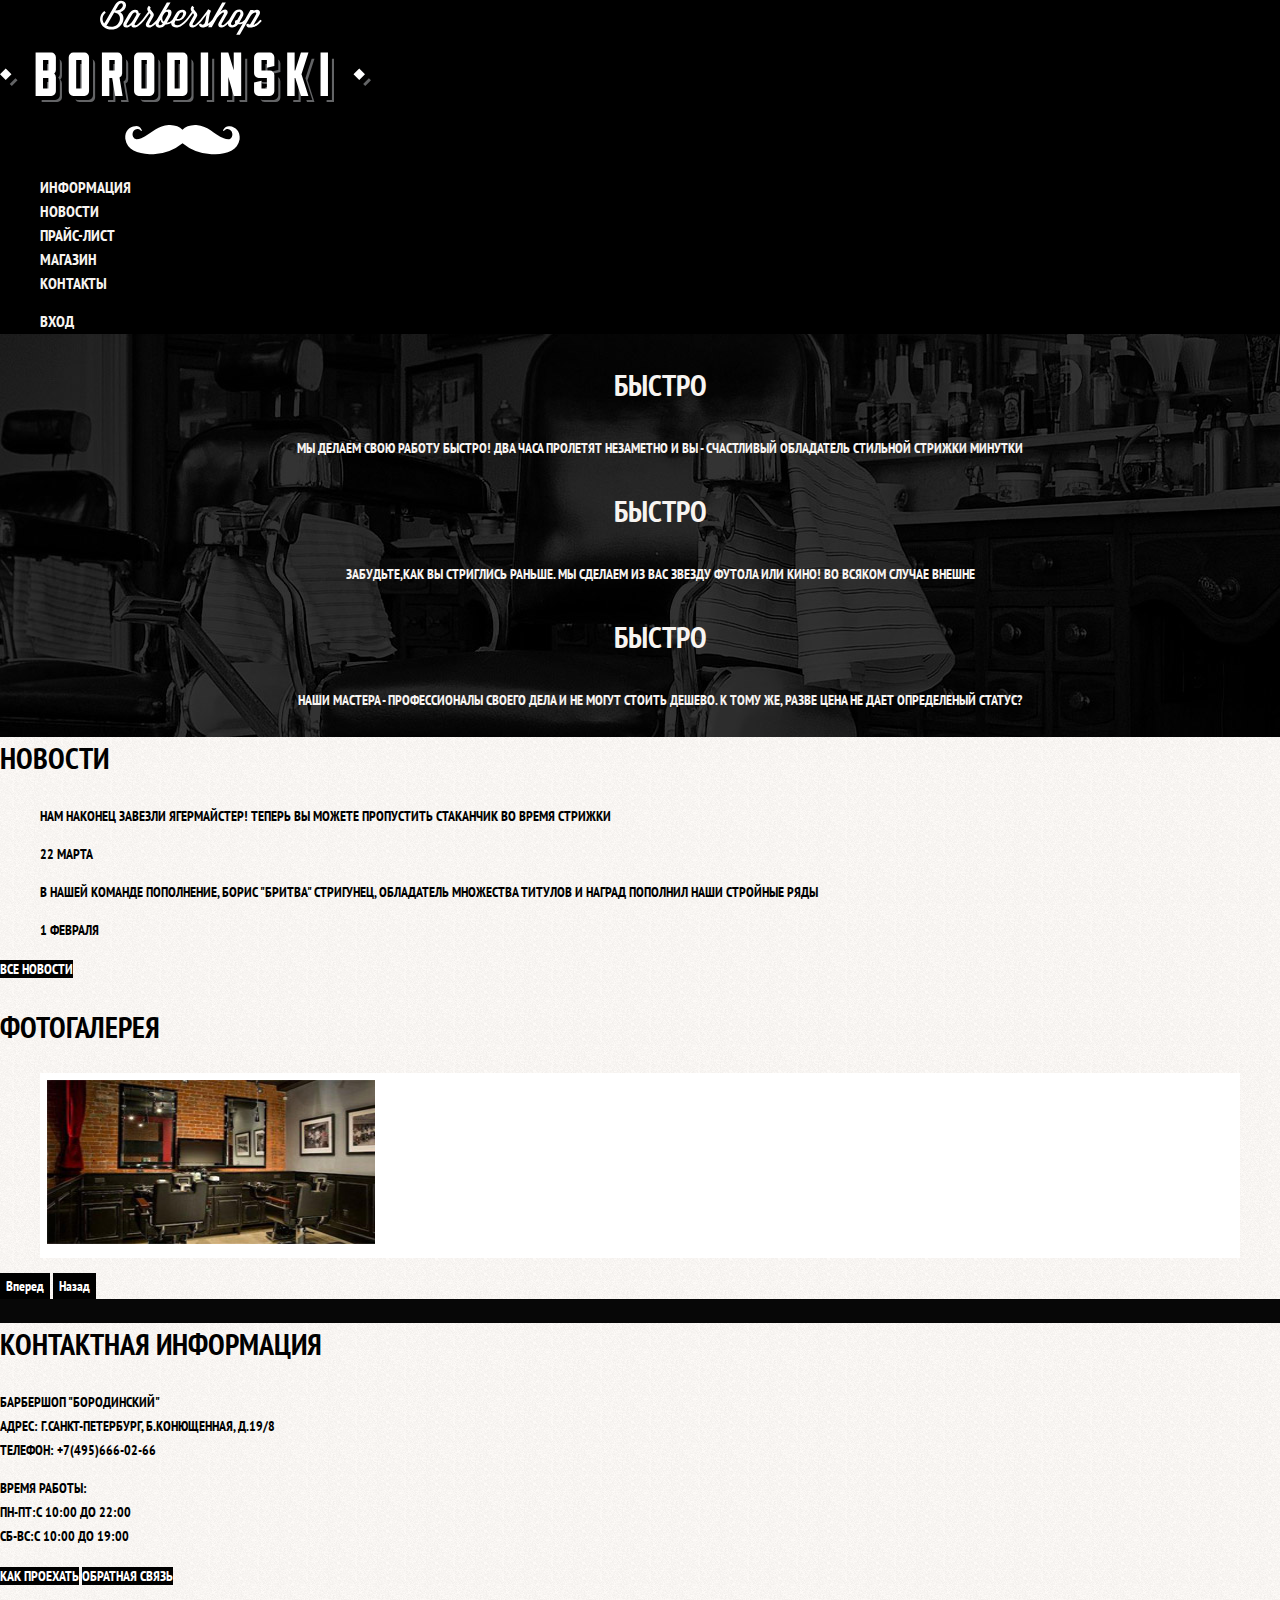
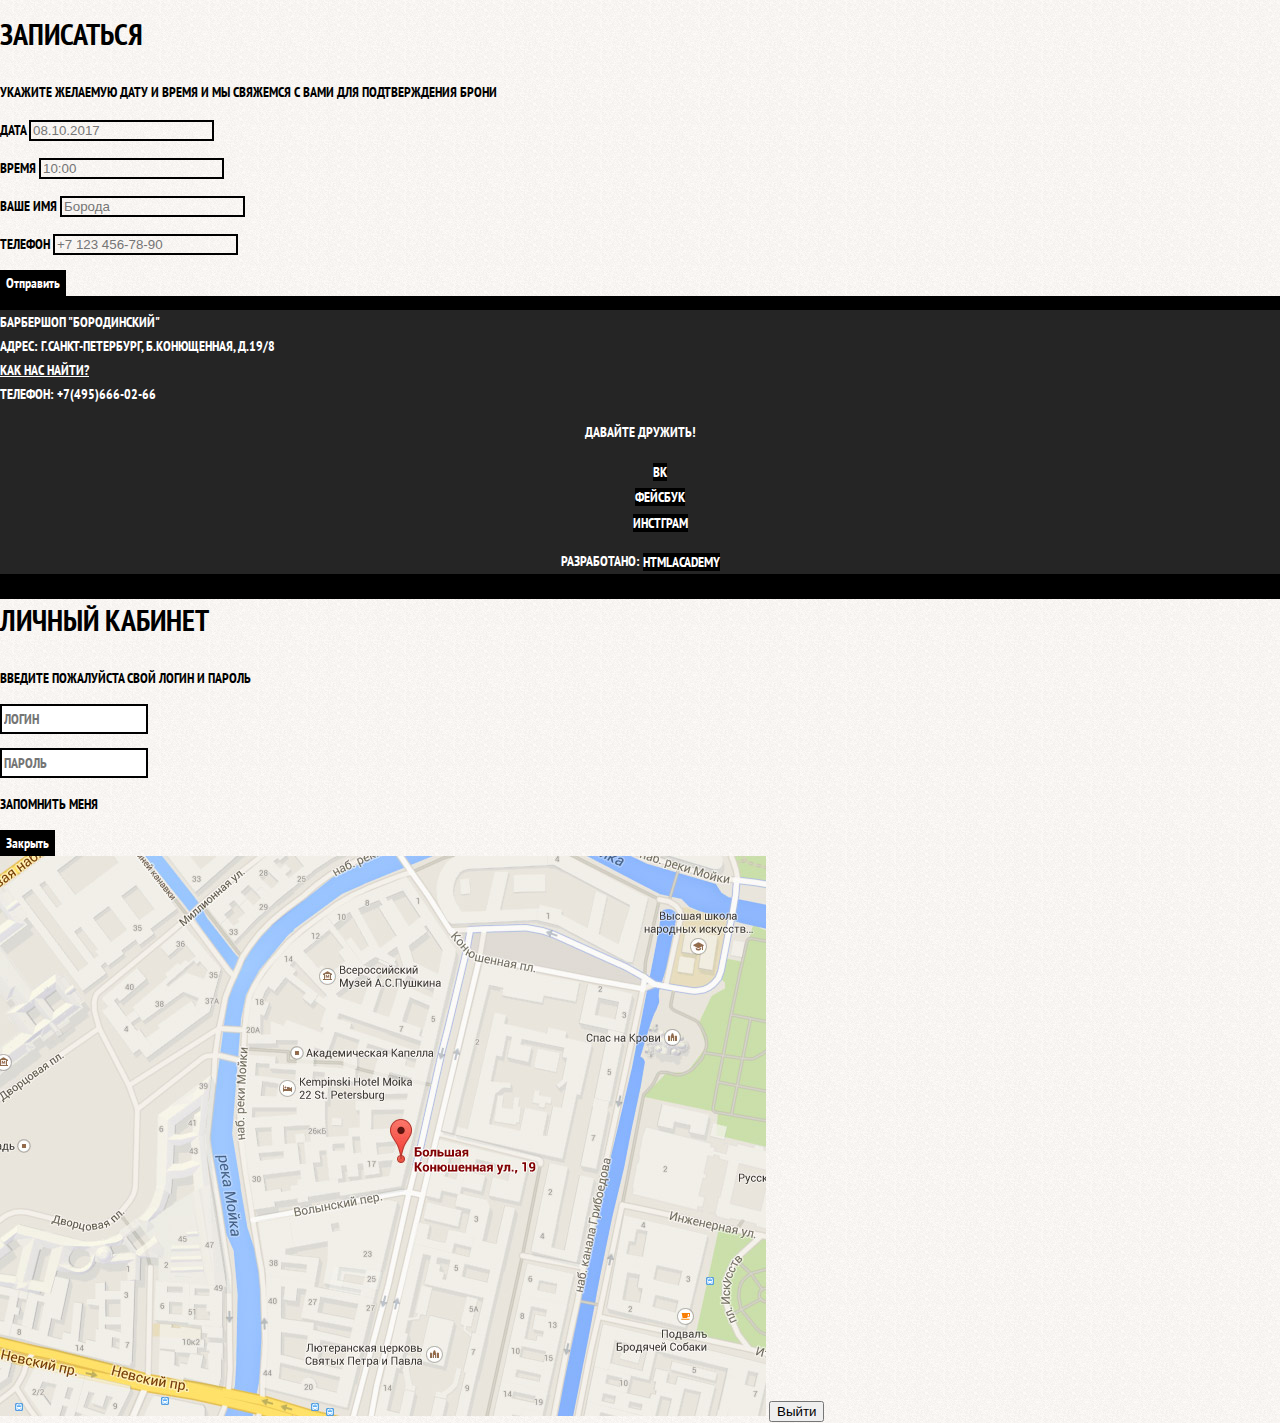
==== Barbershop/index.html @ b3184b08 "Index CSS ready" ====
<!doctype html>
<html lang= "ru">
  <head>
    <title>Barbershop</title>
    <meta charset= "utf-8">
    <link href="https://fonts.googleapis.com/css2?family=PT+Sans+Narrow:wght@400;700&display=swap" rel="stylesheet">
    <link rel= "stylesheet" href= "css/style.css">
  </head>
  <body>
    <header class= "main-header">
      <nav class= "main-nav">
        <a href= "#" class= "main-header-logo"><img src= "img/index/index-logo.svg" alt= "Логотип Barbershop" width= "371" height= "155"></a>
        <ul class= "site-nav">
          <li><a href= "#">Информация</a></li>
          <li><a href= "#">Новости</a></li>
          <li><a href= "#">Прайс-лист</a></li>
          <li><a href= "#">Магазин</a></li>
          <li><a href= "#">Контакты</a></li>
        </ul>
      </nav>
        <ul class= "user-nav">
          <li class= "user-login"><a href= "#">Вход</a></li>
        </ul>
      </header>
      <main>
        <section class= "features">
          <h2 class= "visually-hidden">Особенности</h2>
          <ul class= "features-list">
            <li class= "features-item">
              <h3>Быстро</h3>
              <p>
                Мы делаем свою работу быстро! Два часа
                пролетят незаметно и вы - счастливый
                обладатель стильной стрижки минутки
              </p>
            </li>
            <li class= "features-item">
              <h3>Быстро</h3>
              <p>
                Забудьте,как вы стриглись раньше.
                Мы сделаем из вас звезду футола или кино!
                Во всяком случае внешне
              </p>
            </li>
            <li class= "features-item">
              <h3>Быстро</h3>
              <p>
                Наши мастера - профессионалы своего дела и не могут стоить дешево. К тому же, разве цена не дает определеный статус?
              </p>
            </li>
          </ul>
        </section>
        <div class= "wrapper-blocks">
          <section class= "news">
           <h2>Новости</h2>
           <ul class= "news-list">
            <li class= "news-item">
              <p>Нам наконец завезли ягермайстер! Теперь вы можете пропустить стаканчик во время стрижки</p>
              <time datetime= "2020-03-22">22 марта</time>
            </li>
            <li class= "news-item">
              <p>В нашей команде пополнение, Борис "Бритва" стригунец, обладатель множества титулов и наград пополнил наши стройные ряды</p>
              <time datetime= "2018-02-01">1 февраля</time>
            </ul>
            <a href= "#" class= "button news-link">Все новости</a>
          </section>
          <section class= "fotogallery">
           <h2>Фотогалерея</h2>
           <figure class= "fotogallery-list">
            <img src= "img/index/fotogallery.jpg" width= "328" height= "164" alt= "Фотография студии">
           </figure>
           <p>
            <label class= "visually-hidden">Кнопка вперед</label>
            <button type= "button" class= "button fotogallery-button button-next">Вперед</button>
            <label class= "visually-hidden">Кнопка назад</label>
            <button type= "button" class= "button fotogallery-button button-back">Назад</button>
          </p>
        </section>
      </div>
      <div class= "wrapper-blocks">
        <section class= "contacts">
          <h2>Контактная информация</h2>
          <p class= "adress">
            Барбершоп "Бородинский"<br>
            Адрес: г.Санкт-Петербург, Б.конющенная, д.19/8 <br>
            Телефон: +7(495)666-02-66
          </p>
          <p class= "worktime">
            Время работы:<br>
            Пн-Пт:С 10:00 до 22:00<br>
            Сб-ВС:С 10:00 до 19:00
          </p>
          <a href="#" class= "button how-get">Как проехать</a>
          <a href="#" class= "button contacts-form">Обратная связь</a>
        </section>
        <section class= "booking">
          <h2>Записаться</h2>
          <p>Укажите желаемую дату и время и мы свяжемся с вами для подтверждения брони</p>
          <form method= "post" action= "https://echo.htmlacademy.ru" class= "booking-form">
            <p class= "booking-item">
              <label for= "date">Дата</label>
              <input type= "text" id= "date" name= "date" value= "" placeholder= "08.10.2017">
            </p>
            <p class= "booking-item">
              <label for= "time">Время</label>
              <input type= "text" id= "time" name= "time" value= "" placeholder= "10:00">
            </p>
            <p class= "booking-item">
              <label for= "name">Ваше имя</label>
              <input type= "text" id= "name" name= "name" value= "" placeholder= "Борода">
            </p>
            <p class= "booking-item">
              <label for= "tel">Телефон</label>
              <input type= "tel" id= "tel" name= "tel" value= "" placeholder= "+7 123 456-78-90">
            </p>
            <button class= "button" type= "submit">Отправить</button>
          </form>
        </section>
      </div>
      </main>
      <footer class= "main-footer">
        <p class= "footer-contacts">
          Барбершоп "Бородинский"<br>
          Адрес: г.Санкт-Петербург, Б.конющенная, д.19/8 <br>
          <a href= "#">Как нас найти?</a><br>
          Телефон: +7(495)666-02-66
        </p>
        <div class= "social">
          <b>Давайте дружить!</b>
          <ul class= "social-list">
            <li><a href= "#" class= "button social-button social-button-vk" aria-label= "Вк">ВК</a></li>
            <li><a href= "#" class= "button social-button social-button-fb" aria-label= "Фейсбук">Фейсбук</a></li>
            <li><a href= "#" class= "button social-button social-button-inst" aria-label= "Инстаграмм">Инстграм</a></li>
          </ul>
        </div>
        <p class= "copyright">
          <b>Разработано:</b>
          <a href= "#" class= "button">HTMLACADEMY</a>
        </p>
      </footer>

      <section class= "modal modal-login">
        <h2>Личный Кабинет</h2>
        <p>Введите пожалуйста свой логин и пароль</p>
        <form method= "post" action= "https://echo.htmlacademy.ru" class= "login-form">
          <p>
            <label class= "visually-hidden" for= "login">Логин</label>
            <input type= "text" id= "login" name= "login" value= "" placeholder= "Логин">
          </p>
          <p>
            <label class= "visually-hidden" for= "pass">Логин</label>
            <input type= "password" id= "pass" name= "pasword" value= "" placeholder= "Пароль">
          </p>
          <p class= "login-pass-restore">
            <label class= "login-checkbox">
              <input type= "checkbox" name= "remember" class= "visually-hidden">
              Запомнить меня
              <span class= "checkbox-indicator"></span>
            </label>
          </p>
        </form>
        <button type= "button" class= "button-close button">Закрыть</button>
      </section>
      <section class= "modal modal-map">
        <h2 class= "visually-hidden">Как добраться</h2>
        <img src= "img/index/map.jpg" alt= "Адрес: г.Санкт-Петербург, Б.конющенная, д.19/8"  width= "766" height= "560">
        <button type= "button" class= "exit">Выйти</button>
      </section>
  </body>
</html>
---- Barbershop/css/style.css ----
.visually-hidden{
  padding: 0;
  margin: 0;

  width: 0px;
  height: 0px;
  position: absolute;
  visibility: hidden;
}

body{
  margin: 0;
  padding: 0;

  font-family: "PT Sans Narrow","Aria", sans-serif;
  font-size: 14px;
  line-height: 24px;
  font-weight: bold;
  text-transform: uppercase;
  color: #f7f4f1;

  background-image: url("../img/index/bg.jpg");
  background-repeat: no-repeat;
  background-position: top center;
  background-color: black;
}

.main-header{
  background-color: black;
}

.site-nav,
.user-nav{
  list-style: none;
}

.site-nav a,
.user-nav a{
  font-size: 16px;
  line-height: 20px;
  text-decoration: none;
  color: #f7f4f1;
}

.features-list{
  list-style: none;
  text-align: center;
}

.features-list h3{
  font-size: 30px;
  line-height: 42px;
}

.wrapper-blocks{
  color: black;
  background-color: grey;
  background-image: url("../img/bg-all.png");
  background-repeat: repeat;
}

.wrapper-blocks h2{
  font-size: 30px;
  line-height: 42px;
}

.button{
  font: inherit;
  background-color: #000000;
  color: white;
  text-decoration: none;

  border: 0px;
  border-radius: 0px;
  text-align: center;
  vertical-align: middle;
}

.news-list{
  list-style: none;
}

.news-list time{
  transform: none;
}

.fotogallery figure{
  border: 7px solid #ffffff;
  background-color: #ffffff;
}

.booking input{
  background-color: transparent;
  border: 2px solid black;

}

.main-footer{
  color: white;
  background-color: #252525;
}

.footer-contacts a{
  color:white;
}

.social{
  text-align: center;
}

.social-list{
  list-style: none;
}

.social-button{
  text-align: center;
}

.copyright{
  text-align: center;
}

.modal{
  color:black;

  background-image: url("../img/bg-all.png");
  background-color: white;
  background-repeat: repeat;
}

.modal h2{
  font-size: 30px;
  line-height: 42px;
}

.login-form input[type="text"],
.login-form input[type="password"]{
  font: inherit;
  text-transform: uppercase;
  color: black;

  background color: #f9f6f3;
  border: 2px solid black;
}
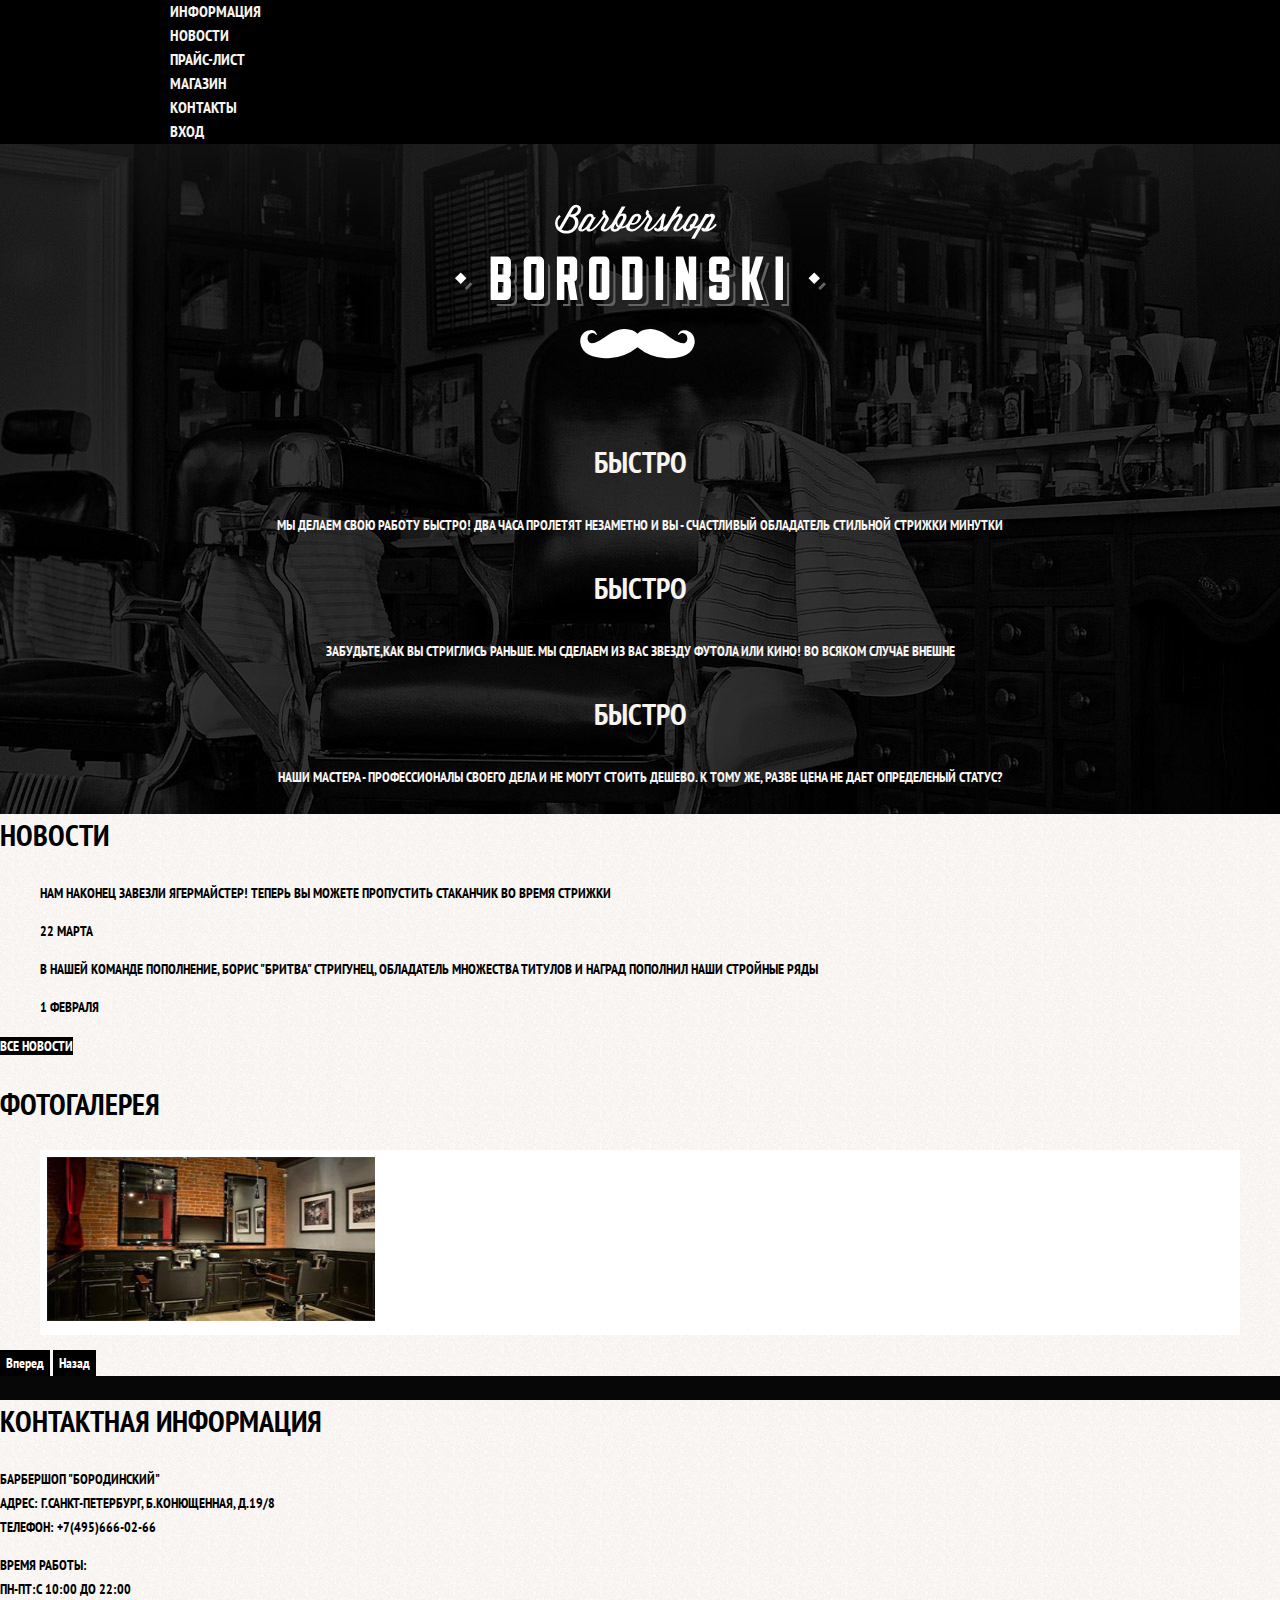
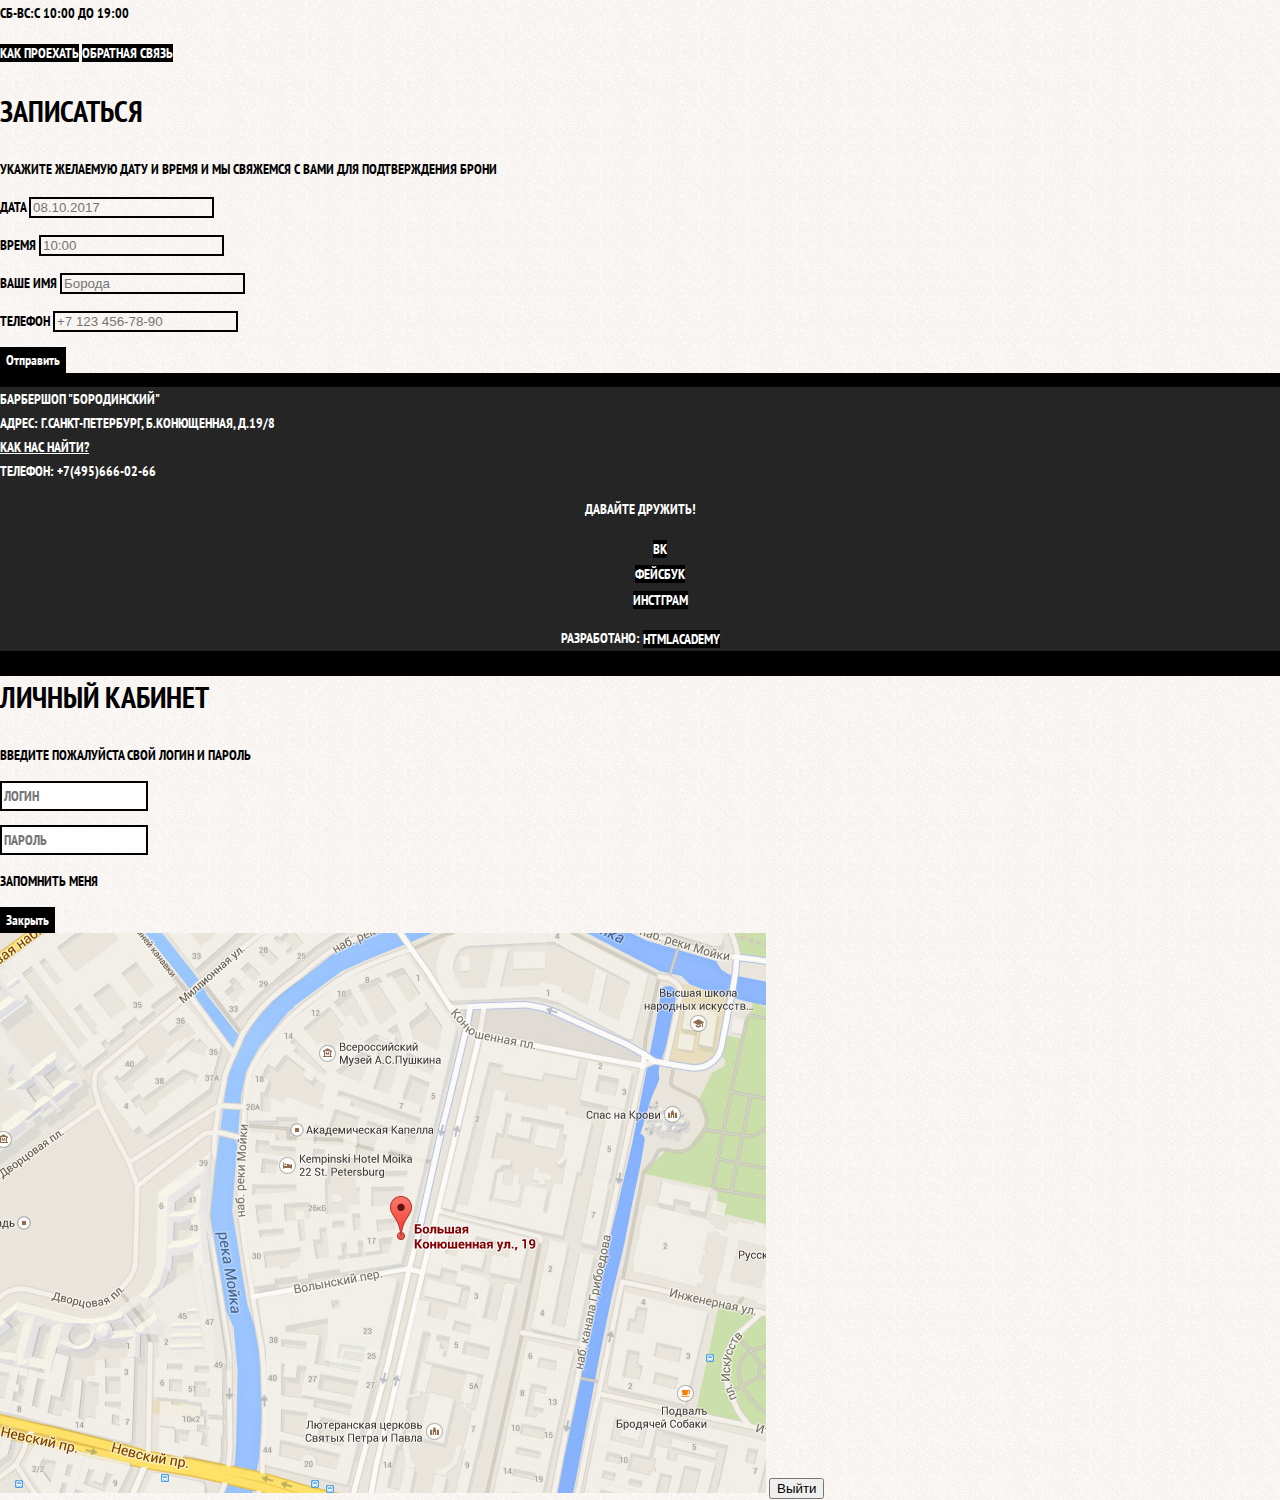
==== commit dec678d5: "A little changes" ====
--- a/Barbershop/index.html
+++ b/Barbershop/index.html
@@ -10,17 +10,20 @@
     <header class= "main-header">
       <nav class= "main-nav">
         <a href= "#" class= "main-header-logo"><img src= "img/index/index-logo.svg" alt= "Логотип Barbershop" width= "371" height= "155"></a>
-        <ul class= "site-nav">
-          <li><a href= "#">Информация</a></li>
-          <li><a href= "#">Новости</a></li>
-          <li><a href= "#">Прайс-лист</a></li>
-          <li><a href= "#">Магазин</a></li>
-          <li><a href= "#">Контакты</a></li>
-        </ul>
-      </nav>
-        <ul class= "user-nav">
-          <li class= "user-login"><a href= "#">Вход</a></li>
-        </ul>
+         <div class= "nav-wrapp">
+          <div class= "container">
+          <ul class= "site-nav">
+            <li><a href= "#">Информация</a></li>
+            <li><a href= "#">Новости</a></li>
+            <li><a href= "#">Прайс-лист</a></li>
+            <li><a href= "#">Магазин</a></li>
+            <li><a href= "#">Контакты</a></li>
+          </ul>
+          <ul class= "user-nav">
+            <li class= "user-login"><a href= "#">Вход</a></li>
+          </ul>
+        </div>
+      </div>
       </header>
       <main>
         <section class= "features">
--- a/Barbershop/css/style.css
+++ b/Barbershop/css/style.css
@@ -7,6 +7,7 @@
   position: absolute;
   visibility: hidden;
 }
+
 
 body{
   margin: 0;
@@ -25,13 +26,48 @@
   background-color: black;
 }
 
+.container{
+  width: 940px;
+  padding: 0 10px;
+  margin: 0 auto;
+}
+
 .main-header{
+  margin-bottom: 75px;
+}
+
+.main-nav{
+  display: flex;
+  flex-direction: column;
+  align-items: center;
+
+
+  justify-content: space-between;
+}
+
+.nav-wrapp{
+  width: 100%;
   background-color: black;
+  margin-bottom: 60px;
+}
+
+.main-header-logo{
+  order: 2;
+}
+
+.site-nav{
+  width: 620px;
+}
+
+.user-nav{
+  width: 140px;
 }
 
 .site-nav,
 .user-nav{
   list-style: none;
+  padding: 0;
+  margin: 0;
 }
 
 .site-nav a,
@@ -45,6 +81,8 @@
 .features-list{
   list-style: none;
   text-align: center;
+  padding: 0;
+  margin: 0;
 }
 
 .features-list h3{
@@ -142,3 +180,109 @@
   background color: #f9f6f3;
   border: 2px solid black;
 }
+
+.inner-page{
+  color: black;
+
+
+  background-color: grey;
+  background-image: url("../img/bg-all.png");
+  background-repeat: repeat;
+
+}
+.price-page{
+  line-height: 18px;
+}
+
+.headcrumbs{
+  list-style: none;
+}
+
+
+.headcrumbs a{
+  color: black;
+  text-decoration: none;
+}
+
+.headcrumbs .headcrumbs-active{
+  color: #aba9a7;
+}
+
+.options h2{
+  font-size: 24px;
+  line-height: 30px;
+}
+
+.options ul{
+  list-style: none;
+}
+
+.item-list{
+  list-style: none;
+}
+
+.buy{
+  background-color: #e5e5e5;
+}
+
+.item {
+  background-color: #ffffff;
+}
+
+.navigation-list{
+  list-style: none;
+}
+
+.inner-page h1{
+  font-size: 30px;
+  line-height: 42px;
+}
+
+.lead-text{
+  font-size: 48px;
+  line-height: 48px;
+}
+
+.price-arsenal h2{
+  font-size: 24px;
+  line-height: 30px;
+}
+
+.arsenal-list{
+  list-style: none;
+}
+
+.price h2{
+  font-size: 24px;
+  line-height: 30px;
+}
+
+.prices{
+  border: 2px solid black;
+}
+
+.prices td{
+  padding: 0;
+}
+
+.prices td:nth-child(2){
+  border-left: 1px solid black;
+}
+
+
+.price-about h2{
+  font-size: 24px;
+  line-height: 30px;
+}
+
+.additional-foto{
+  list-style: none;
+}
+
+.aricul{
+  color: #aba9a7;
+}
+
+.item-goods{
+  list-style: none;
+}
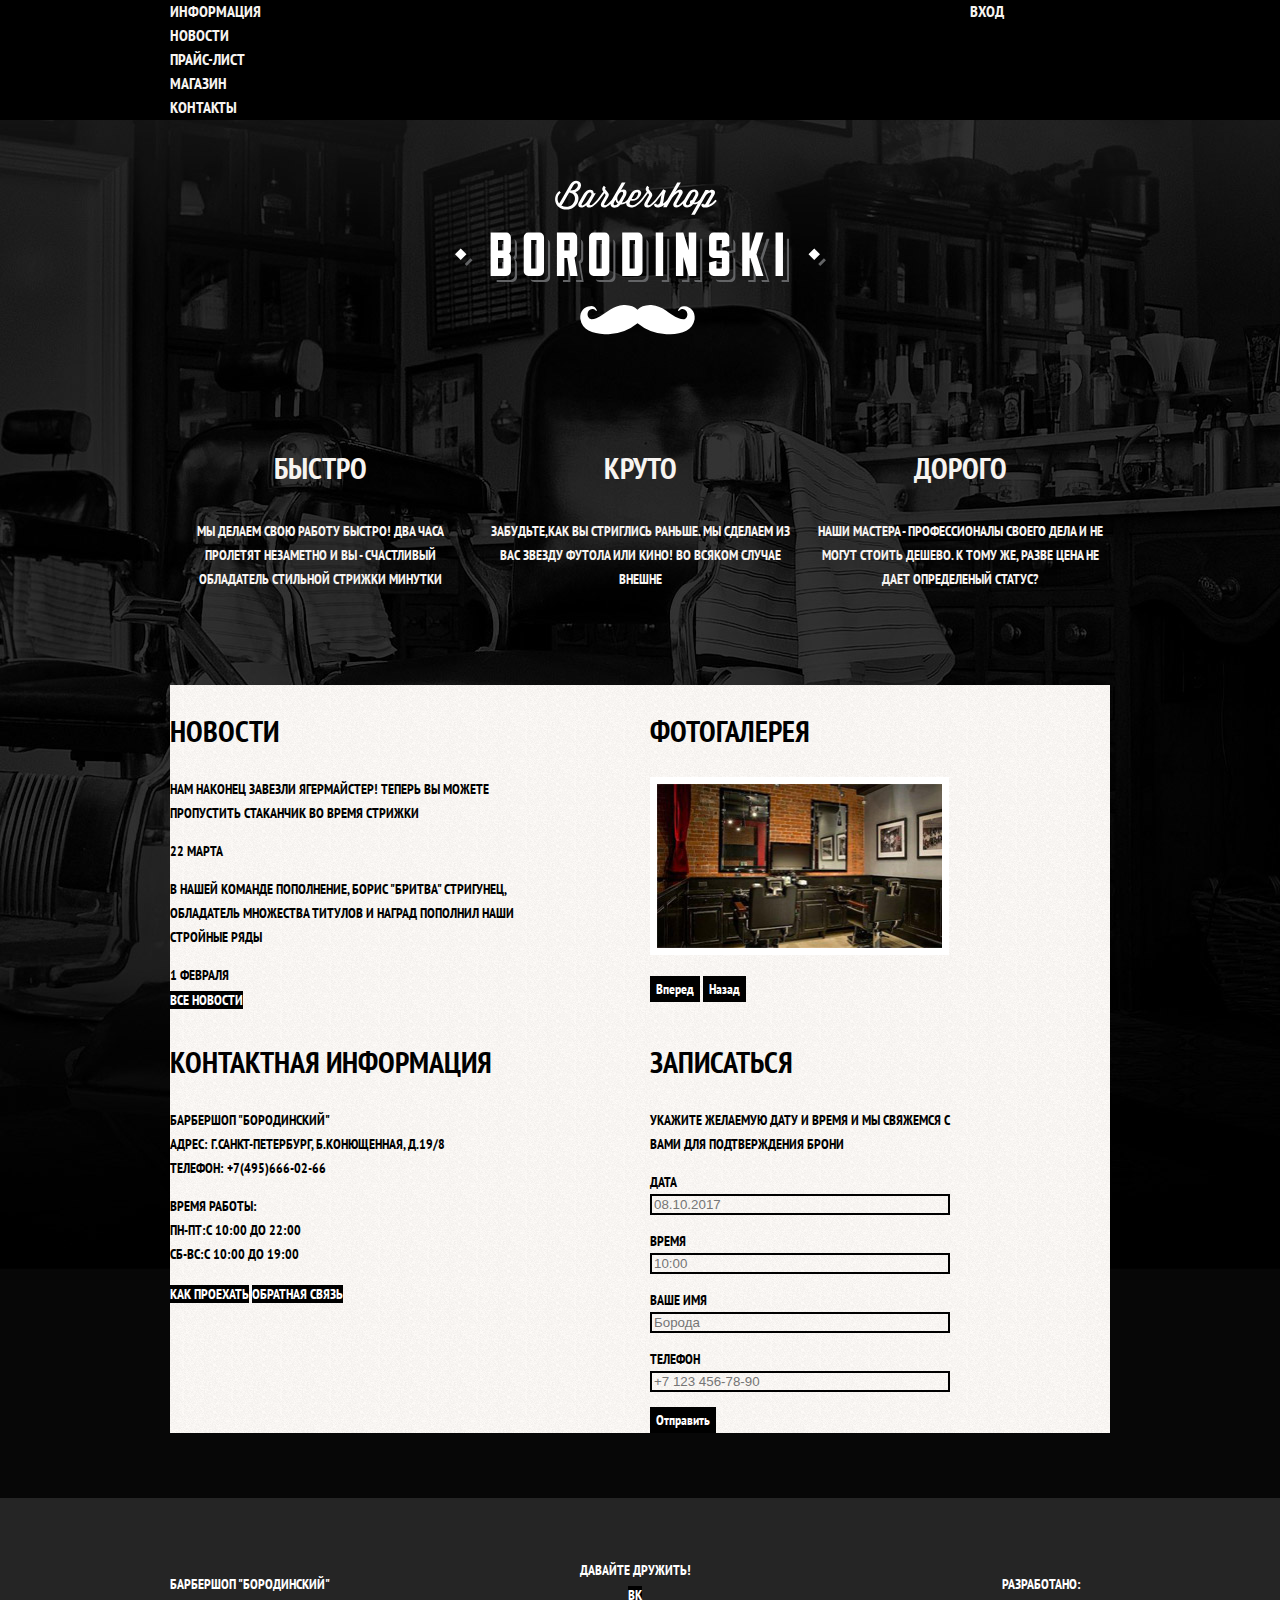
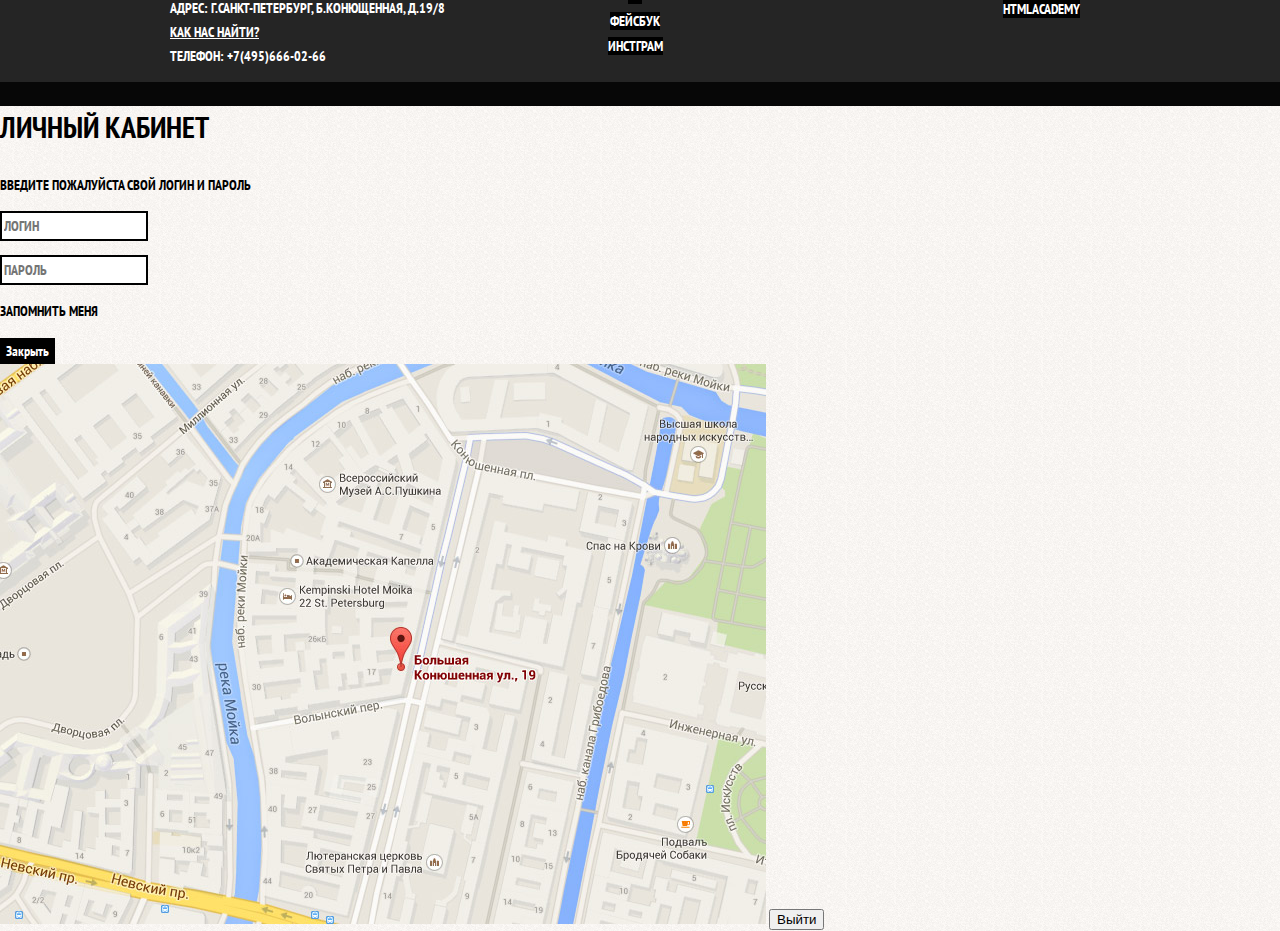
==== commit 60ceeb3d: "Barbershop index ready" ====
--- a/Barbershop/index.html
+++ b/Barbershop/index.html
@@ -27,6 +27,7 @@
       </header>
       <main>
         <section class= "features">
+          <div class= "container">
           <h2 class= "visually-hidden">Особенности</h2>
           <ul class= "features-list">
             <li class= "features-item">
@@ -38,7 +39,7 @@
               </p>
             </li>
             <li class= "features-item">
-              <h3>Быстро</h3>
+              <h3>Круто</h3>
               <p>
                 Забудьте,как вы стриглись раньше.
                 Мы сделаем из вас звезду футола или кино!
@@ -46,14 +47,16 @@
               </p>
             </li>
             <li class= "features-item">
-              <h3>Быстро</h3>
+              <h3>Дорого</h3>
               <p>
                 Наши мастера - профессионалы своего дела и не могут стоить дешево. К тому же, разве цена не дает определеный статус?
               </p>
             </li>
           </ul>
+        </div>
         </section>
-        <div class= "wrapper-blocks">
+          <div class= "container">
+          <div class= "wrapper-blocks">
           <section class= "news">
            <h2>Новости</h2>
            <ul class= "news-list">
@@ -70,7 +73,7 @@
           <section class= "fotogallery">
            <h2>Фотогалерея</h2>
            <figure class= "fotogallery-list">
-            <img src= "img/index/fotogallery.jpg" width= "328" height= "164" alt= "Фотография студии">
+            <img src= "img/index/fotogallery.jpg" width= "285" height= "164" alt= "Фотография студии">
            </figure>
            <p>
             <label class= "visually-hidden">Кнопка вперед</label>
@@ -122,6 +125,7 @@
       </div>
       </main>
       <footer class= "main-footer">
+        <div class= "container">
         <p class= "footer-contacts">
           Барбершоп "Бородинский"<br>
           Адрес: г.Санкт-Петербург, Б.конющенная, д.19/8 <br>
@@ -140,6 +144,7 @@
           <b>Разработано:</b>
           <a href= "#" class= "button">HTMLACADEMY</a>
         </p>
+      </div>
       </footer>
 
       <section class= "modal modal-login">
--- a/Barbershop/css/style.css
+++ b/Barbershop/css/style.css
@@ -40,9 +40,13 @@
   display: flex;
   flex-direction: column;
   align-items: center;
-
-
-  justify-content: space-between;
+}
+
+.site-nav,
+.user-nav{
+  list-style: none;
+  padding: 0;
+  margin: 0;
 }
 
 .nav-wrapp{
@@ -61,13 +65,7 @@
 
 .user-nav{
   width: 140px;
-}
-
-.site-nav,
-.user-nav{
-  list-style: none;
-  padding: 0;
-  margin: 0;
+  margin-left: auto;
 }
 
 .site-nav a,
@@ -78,11 +76,25 @@
   color: #f7f4f1;
 }
 
+.nav-wrapp .container{
+  display: flex;
+}
+
+.features{
+  margin-bottom: 80px;
+}
+
 .features-list{
+  display: flex;
+  justify-content: space-between ;
   list-style: none;
   text-align: center;
   padding: 0;
   margin: 0;
+}
+
+.features-item{
+  width: 300px;
 }
 
 .features-list h3{
@@ -91,6 +103,7 @@
 }
 
 .wrapper-blocks{
+  display: flex;
   color: black;
   background-color: grey;
   background-image: url("../img/bg-all.png");
@@ -101,6 +114,7 @@
   font-size: 30px;
   line-height: 42px;
 }
+
 
 .button{
   font: inherit;
@@ -114,17 +128,47 @@
   vertical-align: middle;
 }
 
+.news{
+  margin-right:100px;
+}
+
 .news-list{
   list-style: none;
+  width: 380px;
+  padding: 0px;
+  margin: 0px;
 }
 
 .news-list time{
   transform: none;
 }
 
-.fotogallery figure{
+.fotogallery{
+  width: 300px;
+}
+
+.fotogallery img{
   border: 7px solid #ffffff;
   background-color: #ffffff;
+}
+
+.fotogallery figure{
+  margin: 0px;
+  padding: 0px;
+}
+
+.contacts{
+  margin-right: 100px;
+  width: 380px;
+}
+
+.booking{
+  width: 300px;
+}
+
+.booking p{
+  display: flex;
+  flex-direction: column;
 }
 
 .booking input{
@@ -134,20 +178,36 @@
 }
 
 .main-footer{
+  width: 100%;
   color: white;
   background-color: #252525;
+  margin-top: 65px;
+}
+
+.main-footer .container{
+  display: flex;
+  padding-top: 60px;
 }
 
 .footer-contacts a{
   color:white;
 }
 
+.footer-contacts{
+  margin-right: 90px;
+  width: 310px;
+}
+
 .social{
-  text-align: center;
+  width: 150px;
+  text-align: center;
+  margin-right: 265px;
 }
 
 .social-list{
   list-style: none;
+  margin: 0px;
+  padding: 0px;
 }
 
 .social-button{
@@ -155,6 +215,7 @@
 }
 
 .copyright{
+  width: 140px;
   text-align: center;
 }
 
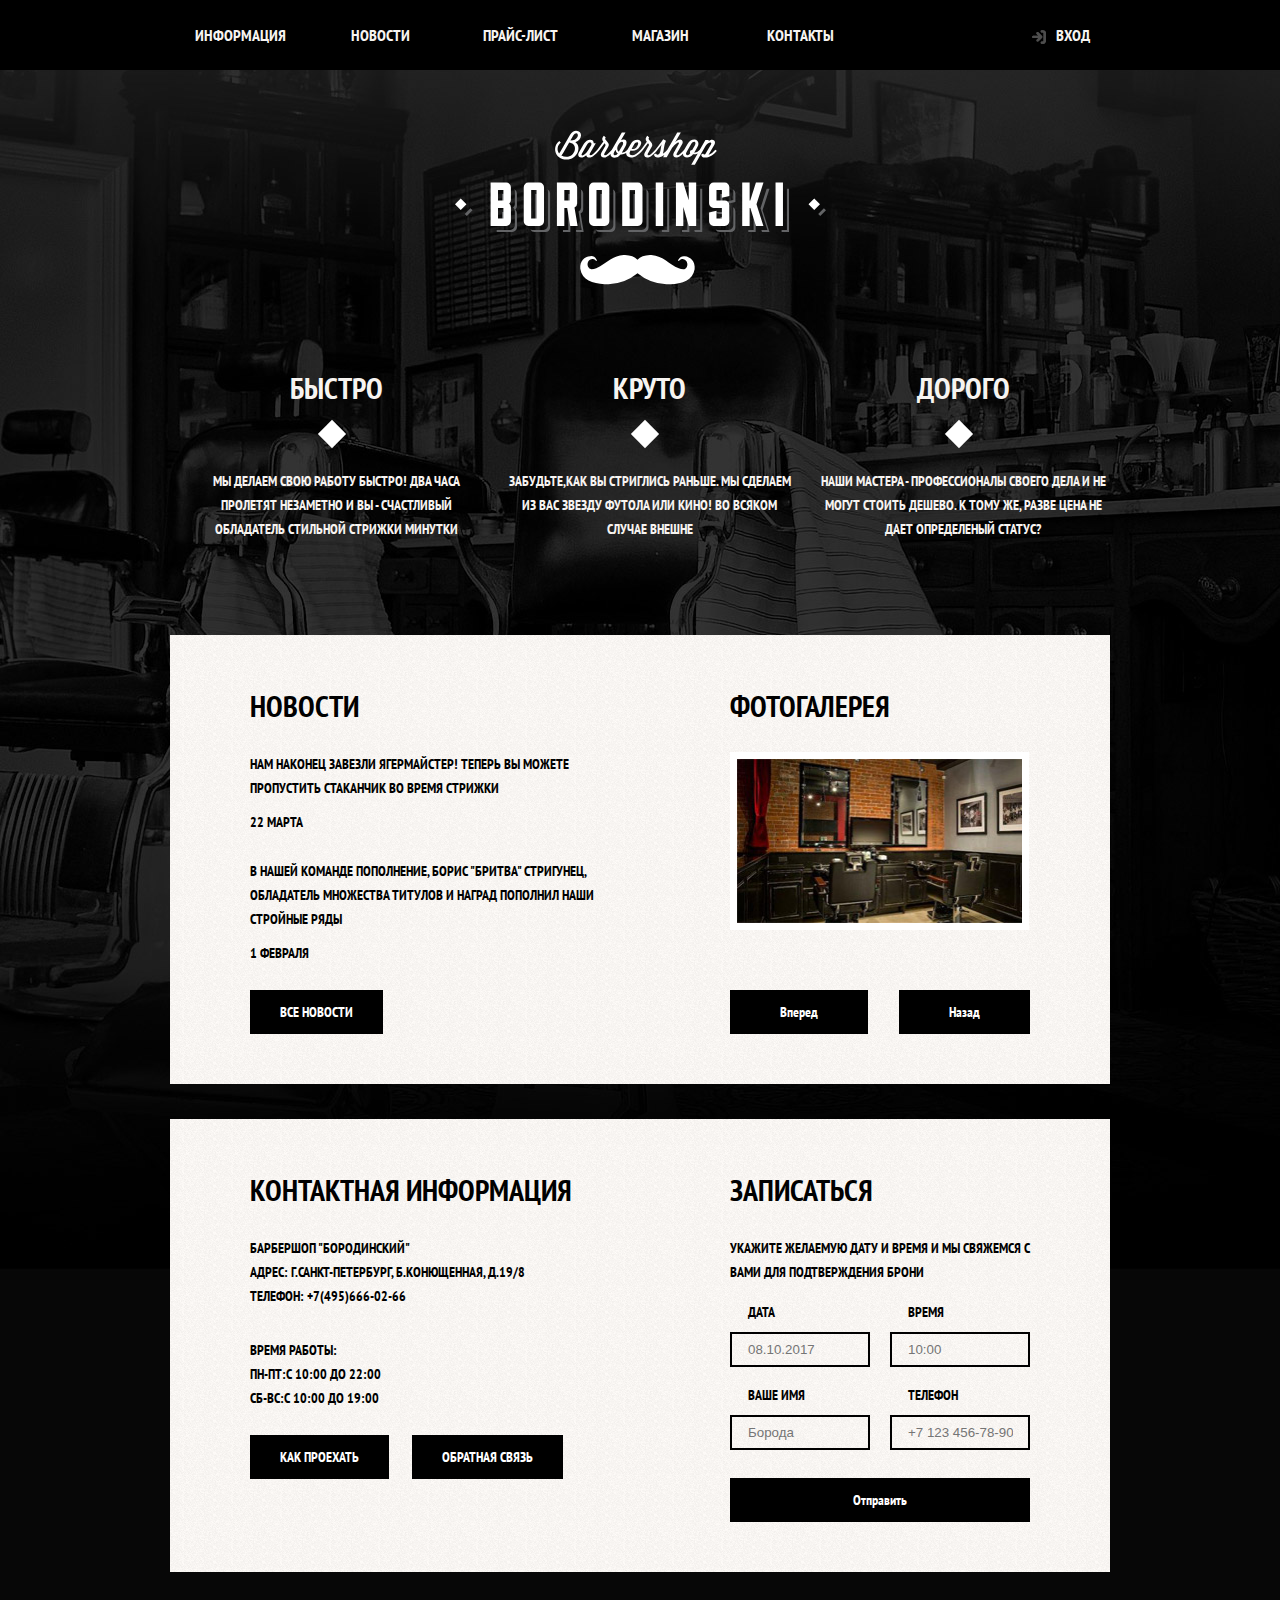
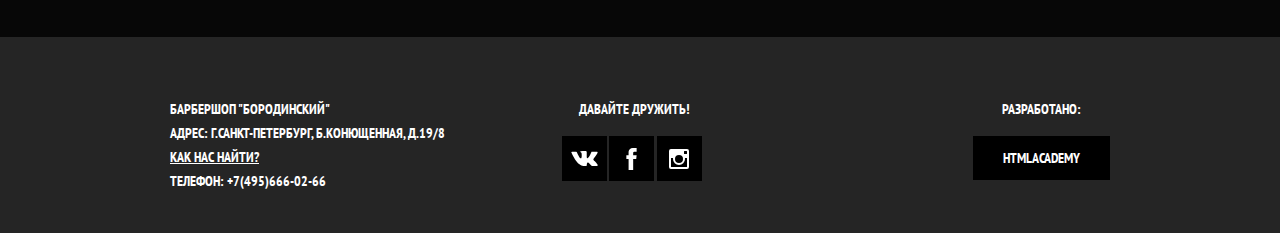
==== commit e6b285ea: "Barbershop Decor 80% READY" ====
--- a/Barbershop/index.html
+++ b/Barbershop/index.html
@@ -20,7 +20,7 @@
             <li><a href= "#">Контакты</a></li>
           </ul>
           <ul class= "user-nav">
-            <li class= "user-login"><a href= "#">Вход</a></li>
+            <li class= "user-login"><a class= "user-link" href= "#">Вход</a></li>
           </ul>
         </div>
       </div>
@@ -135,9 +135,9 @@
         <div class= "social">
           <b>Давайте дружить!</b>
           <ul class= "social-list">
-            <li><a href= "#" class= "button social-button social-button-vk" aria-label= "Вк">ВК</a></li>
-            <li><a href= "#" class= "button social-button social-button-fb" aria-label= "Фейсбук">Фейсбук</a></li>
-            <li><a href= "#" class= "button social-button social-button-inst" aria-label= "Инстаграмм">Инстграм</a></li>
+            <li><a href= "#" class= "button social-button social-button-vk" aria-label= "Вк"><span class= "visually-hidden">ВК</span></a></li>
+            <li><a href= "#" class= "button social-button social-button-fb" aria-label= "Фейсбук"><span class= "visually-hidden">Фейсбук</span></a></li>
+            <li><a href= "#" class= "button social-button social-button-inst" aria-label= "Инстаграмм"><span class= "visually-hidden">Инстграм</span></a></li>
           </ul>
         </div>
         <p class= "copyright">
--- a/Barbershop/css/style.css
+++ b/Barbershop/css/style.css
@@ -26,6 +26,12 @@
   background-color: black;
 }
 
+.inner-page{
+  background-image: url("../img//bg-all.png");
+  background-repeat: repeat;
+  background-color: #f6f3f0;
+}
+
 .container{
   width: 940px;
   padding: 0 10px;
@@ -59,13 +65,66 @@
   order: 2;
 }
 
+.header-logo{
+  padding-top: 20px;
+  width: 150px;
+  margin-right: 10px;
+}
+
 .site-nav{
+  display: flex;
   width: 620px;
 }
 
+.site-nav a{
+  display: block;
+  width: 100px;
+  text-align: center;
+  padding-top: 25px;
+  padding-bottom: 25px;
+  padding-left: 20px;
+  padding-right: 20px;
+}
+
+.site-nav a:hover,
+.site-nav a:focus,
+.site-nav a:active{
+  background-color: #242424;
+}
+
+.inner-page .site-nav a{
+  box-sizing: border-box;
+  padding: 0;
+  padding-top: 25px;
+  padding-bottom: 25px;
+
+}
+
+.active-nav{
+  position: relative;
+}
+.active-nav::before{
+  content: "";
+  position: absolute;
+
+  width: 50%;
+  height: 4px;
+  background-color: white;
+
+  bottom: 0;
+  left: 25%;
+
+}
+
 .user-nav{
-  width: 140px;
+  max-width: 140px;
   margin-left: auto;
+}
+
+.user-link:hover,
+.user-link:focus,
+.user-link:active{
+  background-color: #242424;
 }
 
 .site-nav a,
@@ -76,6 +135,34 @@
   color: #f7f4f1;
 }
 
+.user-link{
+  display: block;
+  position: relative;
+  padding-top: 25px;
+  padding-bottom: 25px;
+  padding-left: 45px;
+  padding-right: 20px;
+}
+
+.user-link::before{
+  position: absolute;
+  content: "";
+  width: 16px;
+  height: 16px;
+
+  left:20px;
+  top:29px;
+  opacity: 0.3;
+
+  background-image: url("../img/login.svg");
+}
+
+.user-link:hover::before,
+.user-link:active::before,
+.user-link:focus::before{
+  opacity: 1;
+}
+
 .nav-wrapp .container{
   display: flex;
 }
@@ -95,28 +182,57 @@
 
 .features-item{
   width: 300px;
-}
-
-.features-list h3{
+  margin-left: 20px;
+}
+
+.features-item h3{
+  position: relative;
+  margin: 0;
+  margin-bottom: 60px;
   font-size: 30px;
   line-height: 42px;
 }
 
+.features-item h3::after{
+  content: "";
+  position: absolute;
+
+  width: 20px;
+  height: 20px;
+  background-color: white;
+
+  bottom: -35px;
+  left: 45%;
+
+  transform: rotate(45deg);
+}
+
 .wrapper-blocks{
+  position: relative;
+  padding: 50px 80px;
+  margin-bottom: 35px;
+
   display: flex;
   color: black;
   background-color: grey;
-  background-image: url("../img/bg-all.png");
-  background-repeat: repeat;
+  background-image: url("../img/bg-all.png"),url("../img/index/line.png");
+  background-repeat: repeat, no-repeat;
+  background-position: 0 0, center;
 }
 
 .wrapper-blocks h2{
+  margin: 0;
+  margin-bottom: 25px;
   font-size: 30px;
   line-height: 42px;
 }
 
+.wrapper{
+  display: flex;
+}
 
 .button{
+  display: inline-block;
   font: inherit;
   background-color: #000000;
   color: white;
@@ -126,6 +242,8 @@
   border-radius: 0px;
   text-align: center;
   vertical-align: middle;
+
+  padding: 10px 30px;
 }
 
 .news{
@@ -140,11 +258,21 @@
 }
 
 .news-list time{
+  display: block;
+  margin: 0;
+  padding: 0;
+  margin-bottom: 25px;
+  transform: none;
+}
+
+.news-list p{
+  margin-bottom: 10px;
   transform: none;
 }
 
 .fotogallery{
   width: 300px;
+  position: relative;
 }
 
 .fotogallery img{
@@ -157,6 +285,30 @@
   padding: 0px;
 }
 
+.fotogallery-button{
+  position: absolute;
+  bottom: 0px;
+
+  padding-left: 50px;
+  padding-right: 50px;
+}
+
+.button-back{
+  right: 0px;
+}
+
+.adress{
+  margin-bottom: 30px;
+}
+
+.worktime{
+  margin-bottom: 25px;
+}
+
+.how-get{
+  margin-right:  20px;
+}
+
 .contacts{
   margin-right: 100px;
   width: 380px;
@@ -166,15 +318,40 @@
   width: 300px;
 }
 
+.booking-form{
+  justify-content: space-between;
+  display: flex;
+  flex-wrap: wrap;
+}
+
+
 .booking p{
   display: flex;
   flex-direction: column;
+  margin-bottom: 8px;
+  margin-top: 8px;
+}
+
+.booking-item label{
+  display: inline-block;
+  margin-bottom: 8px;
+  margin-left: 18px;
 }
 
 .booking input{
+  padding: 8px;
+  padding-left: 16px;
+  padding-right: 15px;
+  box-sizing: border-box;
+  width: 140px;
   background-color: transparent;
   border: 2px solid black;
 
+}
+
+.booking-form .button{
+  width: 100%;
+  margin-top: 20px;
 }
 
 .main-footer{
@@ -187,6 +364,7 @@
 .main-footer .container{
   display: flex;
   padding-top: 60px;
+  padding-bottom: 40px;
 }
 
 .footer-contacts a{
@@ -194,6 +372,8 @@
 }
 
 .footer-contacts{
+  margin: 0;
+  padding: 0;
   margin-right: 90px;
   width: 310px;
 }
@@ -205,21 +385,57 @@
 }
 
 .social-list{
+  width: 140px;
+  justify-content: space-between;
+  display: flex;
   list-style: none;
   margin: 0px;
   padding: 0px;
 }
 
+.social-list li{
+  margin-top: 15px;
+}
+
 .social-button{
   text-align: center;
+  width: 45px;
+  height: 45px;
+  padding: 0;
+}
+
+.social-button-vk{
+  background-image: url("../img/vk.svg");
+  background-repeat: no-repeat;
+  background-position: center;
+}
+
+.social-button-fb{
+  background-image: url("../img/facebook.svg");
+  background-repeat: no-repeat;
+  background-position: center;
+}
+
+.social-button-inst{
+  background-image: url("../img/instagram.svg");
+  background-repeat: no-repeat;
+  background-position: center;
+}
+
+.copyright b{
+  display: block;
+  margin-bottom: 15px;
 }
 
 .copyright{
   width: 140px;
+    margin: 0;
+    padding: 0;
   text-align: center;
 }
 
 .modal{
+  display: none;
   color:black;
 
   background-image: url("../img/bg-all.png");
@@ -231,6 +447,7 @@
   font-size: 30px;
   line-height: 42px;
 }
+
 
 .login-form input[type="text"],
 .login-form input[type="password"]{
@@ -244,8 +461,6 @@
 
 .inner-page{
   color: black;
-
-
   background-color: grey;
   background-image: url("../img/bg-all.png");
   background-repeat: repeat;
@@ -257,8 +472,40 @@
 
 .headcrumbs{
   list-style: none;
-}
-
+  display: flex;
+  padding: 0px;
+  margin: 0px;
+  margin-bottom: 55px;
+}
+
+.headcrumbs li{
+  margin-left : 40px;
+  position: relative;
+
+}
+
+.headcrumbs li::after{
+  content: "";
+  position: absolute;
+
+  width: 7px;
+  height: 7px;
+  background-color: black;
+  transform: rotate(45deg);
+
+  right: -25px;
+  top:8px;
+}
+.headcrumbs .headcrumbs-active::after{
+  content: "";
+  width: 0px;
+  height: 0px;
+  background-color: transparent;
+}
+
+.headcrumbs li:nth-child(1){
+  margin-left : 0px;
+}
 
 .headcrumbs a{
   color: black;
@@ -269,32 +516,171 @@
   color: #aba9a7;
 }
 
+.options-form{
+  width: 170px;
+  margin-right: 70px;
+}
+
+.options-form fieldset{
+  border: 0px;
+  padding: 0px;
+  margin: 0px;
+}
+
 .options h2{
   font-size: 24px;
   line-height: 30px;
+  margin-bottom: 30px;
 }
 
 .options ul{
-  list-style: none;
+  margin: 0px;
+  list-style: none;
+  padding-left: 42px;
+}
+
+.options-form li{
+  margin-bottom: 15px;
+  position: relative;
+}
+
+.option-type-list li:nth-last-child(){
+  margin: 0px;
+}
+
+.option-type h2{
+  margin-top: 30px;
+}
+
+.maker-name input:checked +
+.maker-real-checkbox::before{
+  content: "";
+  position: absolute;
+
+  width: 12px;
+  height: 12px;
+
+  background-image: url("../img/shop/cross.svg");
+
+  bottom: 4px;
+  left: 4px;
+
+
+}
+
+.maker-real-checkbox{
+  position: absolute;
+  width: 20px;
+  height: 20px;
+
+  background-image: url("../img/shop/checkbox.png");
+    left: -42px;
+}
+
+.type-item input:checked +
+.option-radio::before{
+  content: "";
+  position: absolute;
+
+  width: 10px;
+  height: 10px;
+  border-radius: 50%;
+
+  background-color: black;
+
+  bottom: 25%;
+  left: 25%;
+}
+.option-radio{
+  position: absolute;
+  width: 20px;
+  height: 20px;
+  border: 2px solid black;
+
+  border-radius: 50%;
+  left: -42px;
+  top:15%;
+}
+
+.button-options{
+  margin-top: 30px;
+
 }
 
 .item-list{
   list-style: none;
 }
+
 
 .buy{
   background-color: #e5e5e5;
 }
 
 .item {
+  margin-right: 20px;
+  margin-bottom: 20px;
+  width: 220px;
   background-color: #ffffff;
 }
 
+.item h3 {
+  font-size:14px;
+  line-height: 18px;
+  width: 135px;
+  margin-top: 15px;
+  margin-bottom: 15px;
+}
+
+.item .buy{
+  margin-bottom: 16px;
+}
+
+.about-item{
+  margin-left: 17px;
+}
+
+.item:nth-child(3n+3){
+  margin-right: 0px;
+}
+
+.item-list{
+  padding: 0px;
+  display: flex;
+  flex-wrap: wrap;
+}
+
 .navigation-list{
-  list-style: none;
+  display: flex;
+  padding: 0px;
+  list-style: none;
+  margin-left:240px;
+  margin-bottom: 50px;
+}
+
+.navigation-list li{
+  padding: 0;
+  margin-right: 5px;
+}
+
+.navigation-list a{
+  padding: 13px 20px;
+}
+
+.navigation-list a:hover,
+.navigation-list a:focus,
+.navigation-list a:active
+{
+  color: black;
+  background-color: white;
+}
+
+.active-page{
+  color: black;
+  background-color: white;
 }
 
 .inner-page h1{
+  margin-top: 0px;
   font-size: 30px;
   line-height: 42px;
 }
@@ -302,6 +688,13 @@
 .lead-text{
   font-size: 48px;
   line-height: 48px;
+  text-align: center;
+  margin-bottom: 70px;
+}
+
+.price-arsenal{
+  width: 240px;
+  margin-bottom: 65px;
 }
 
 .price-arsenal h2{
@@ -313,7 +706,13 @@
   list-style: none;
 }
 
+.price{
+  width: 460px;
+  margin-left: 240px;
+}
+
 .price h2{
+  width: 220px;
   font-size: 24px;
   line-height: 30px;
 }
@@ -331,19 +730,85 @@
 }
 
 
+.price-about{
+  width: 860px;
+  margin-bottom: 80px;
+}
+
+.price-about .wrapper{
+  justify-content: space-between;
+}
+
+.price-about p{
+  width:380px;
+}
+
 .price-about h2{
+  display: block;
   font-size: 24px;
   line-height: 30px;
+  margin-bottom: 36px;
+}
+
+.item-foto{
+  width: 460px;
+  margin-right: 90px;
+}
+
+
+.item-foto img{
+  margin-bottom: 20px;
+}
+
+.wrapper .additional-foto{
+  display: flex;
+  padding: 0px;
+  margin: 0px;
+}
+
+.additional-foto li{
+  margin-right: 20px;
+}
+
+.item-desk{
+  width: 390px;
+}
+
+.item-desk p{
+  margin: 0px;
+  margin-top:24px;
+  margin-bottom: 40px;
 }
 
 .additional-foto{
   list-style: none;
 }
+
 
 .aricul{
   color: #aba9a7;
+  margin-left: 175px;
+}
+
+.buy{
+  width: 190px;
+  display: flex;
+}
+
+.value{
+  margin: auto;
+}
+
+.price-button{
+  padding: 12px 20px;
+}
+
+.item-desk .buy{
+  margin-bottom: 67px;
 }
 
 .item-goods{
-  list-style: none;
-}
+  margin-top: 37px;
+  padding-left: 20px;
+  list-style: none;
+}
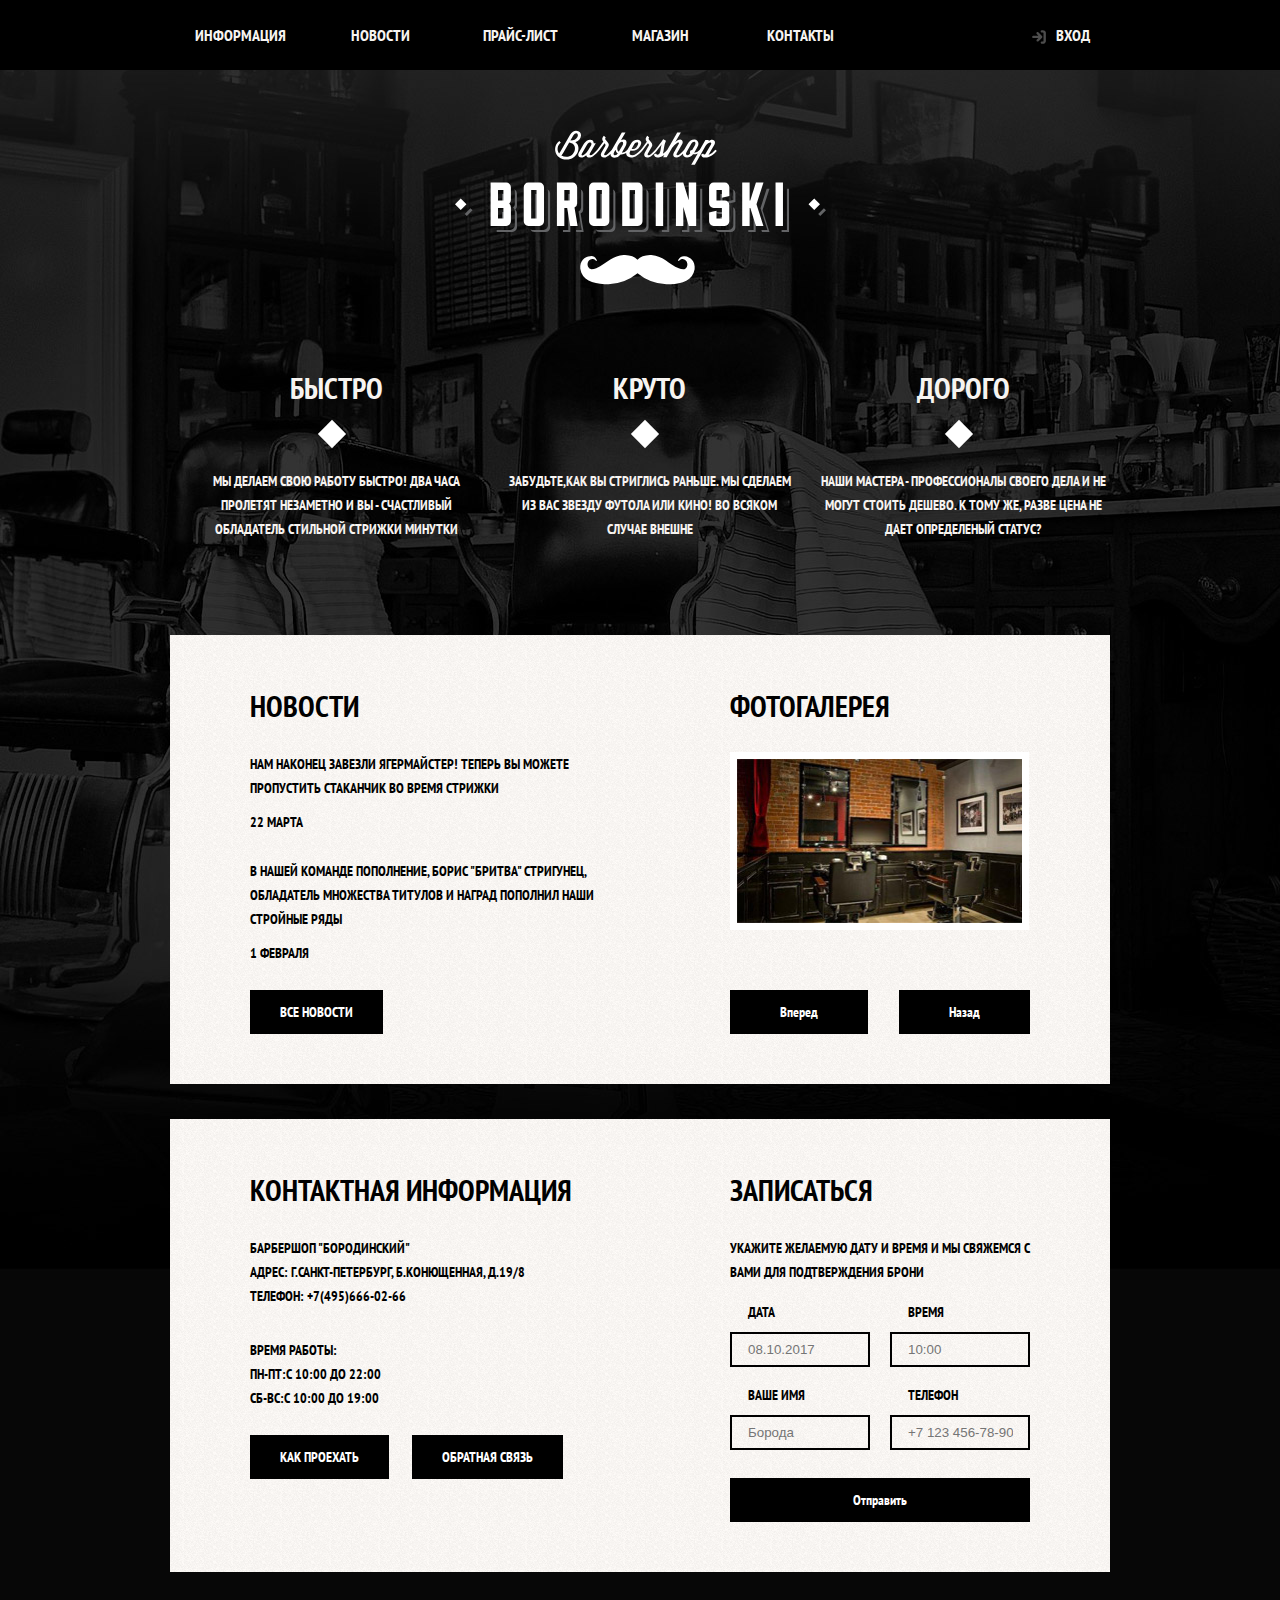
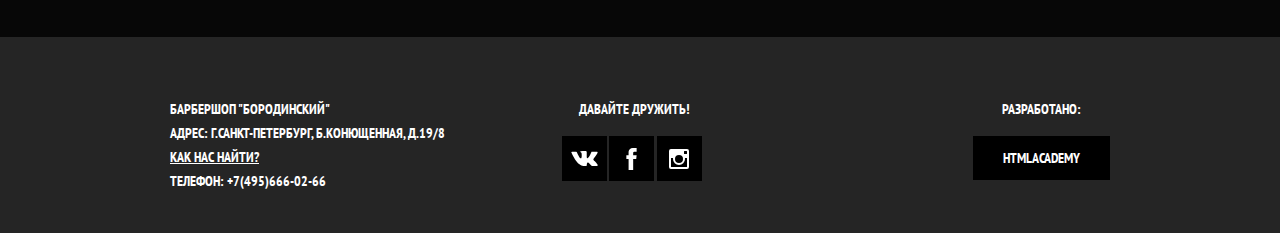
==== commit 97a83526: "Modal readz" ====
--- a/Barbershop/index.html
+++ b/Barbershop/index.html
@@ -13,10 +13,10 @@
          <div class= "nav-wrapp">
           <div class= "container">
           <ul class= "site-nav">
-            <li><a href= "#">Информация</a></li>
+            <li><a href= "item.html">Информация</a></li>
             <li><a href= "#">Новости</a></li>
-            <li><a href= "#">Прайс-лист</a></li>
-            <li><a href= "#">Магазин</a></li>
+            <li><a href= "price.html">Прайс-лист</a></li>
+            <li><a href= "shop.html">Магазин</a></li>
             <li><a href= "#">Контакты</a></li>
           </ul>
           <ul class= "user-nav">
@@ -163,16 +163,18 @@
             <label class= "login-checkbox">
               <input type= "checkbox" name= "remember" class= "visually-hidden">
               Запомнить меня
-              <span class= "checkbox-indicator"></span>
+              <span class= "maker-real-checkbox"></span>
             </label>
           </p>
+          <button type= "submit" class= "button-in button">Войти</button>
         </form>
-        <button type= "button" class= "button-close button">Закрыть</button>
+        <button type="button" class= "close-button"><span class= "visually-hidden">Закрыть</span></button>
       </section>
       <section class= "modal modal-map">
         <h2 class= "visually-hidden">Как добраться</h2>
         <img src= "img/index/map.jpg" alt= "Адрес: г.Санкт-Петербург, Б.конющенная, д.19/8"  width= "766" height= "560">
-        <button type= "button" class= "exit">Выйти</button>
+        <button type= "button" class= "close-button"><span class= "visually-hidden">Выйти</span></button>
       </section>
+      <div class= "modal-overlay"></div>
   </body>
 </html>
--- a/Barbershop/css/style.css
+++ b/Barbershop/css/style.css
@@ -4,8 +4,12 @@
 
   width: 0px;
   height: 0px;
+  opacity: 0;
   position: absolute;
   visibility: hidden;
+
+  top:0;
+  left: 0;
 }
 
 
@@ -24,6 +28,7 @@
   background-repeat: no-repeat;
   background-position: top center;
   background-color: black;
+  position: relative;
 }
 
 .inner-page{
@@ -361,6 +366,13 @@
   margin-top: 65px;
 }
 
+.main-footer{
+  width: 100%;
+  color: white;
+  background-color: #252525;
+  margin-top: 65px;
+}
+
 .main-footer .container{
   display: flex;
   padding-top: 60px;
@@ -446,17 +458,133 @@
 .modal h2{
   font-size: 30px;
   line-height: 42px;
+
+  padding: 0;
+  margin: 0;
+}
+
+.modal-login{
+  display: none;
+  box-sizing: border-box;
+  width: 460px;
+  position: fixed;
+  top: 300px;
+  left: 40%;
+
+  padding: 50px 60px;
+  z-index: 2;
 }
 
 
 .login-form input[type="text"],
 .login-form input[type="password"]{
+  width: 300px;
+  box-sizing: border-box;
   font: inherit;
   text-transform: uppercase;
   color: black;
 
   background color: #f9f6f3;
-  border: 2px solid black;
+  border: 3px solid black;
+  padding-top: 10px;
+  padding-bottom: 10px;
+  padding-left: 15px;
+  padding-right: 30px;
+}
+
+.login-form input[type="text"]{
+
+  background-image: url("../img/user.svg");
+  background-repeat: no-repeat;
+  background-position: 270px 50%;
+
+
+}
+
+.login-form input[type="password"]{
+
+  background-image: url("../img/lock.svg");
+  background-repeat: no-repeat;
+  background-position: 270px 50%;
+
+
+}
+
+.login-form input::placeholder{
+  color:black;
+}
+
+.login-pass-restore{
+  position: relative;
+  padding-left: 30px;
+}
+
+.login-pass-restore .maker-real-checkbox{
+  position: absolute;
+  left: 0;
+}
+
+.close-button{
+  border: 0;
+  padding: 0;
+  margin: 0;
+
+  position: absolute;
+  width: 20px;
+  height: 20px;
+
+
+  right: -30px;
+  top: 0;
+  background-color: rgba(0,0,0,0.2);
+}
+
+.close-button::before,
+.close-button::after{
+  content: "";
+  position: absolute;
+  top: 5px;
+  right: -5px;
+
+  background-color: grey;
+  width: 3px;
+  height: 20px;
+}
+
+.close-button::after{
+  transform: rotate(45deg);
+}
+
+.close-button::before{
+  transform: rotate(-45deg);
+}
+
+.button-in{
+  width: 300px;
+}
+
+.modal-map{
+  box-sizing: border-box;
+  position: fixed;
+  z-index: 2;
+
+  top:30%;
+  left: 570px;
+
+  border: 10px solid white;
+}
+
+.modal-overlay{
+  display: none;
+  width: 100%;
+  height: 100%;
+  position: fixed;
+
+  top:0;
+  left: 0;
+
+  background-color: rgba(0,0,0,0.7);
+  z-index: 1;
 }
 
 .inner-page{
@@ -565,6 +693,19 @@
   bottom: 4px;
   left: 4px;
 
+
+}
+
+.login-checkbox input:checked + .maker-real-checkbox::before {
+  content: "";
+  position: absolute;
+
+  width: 12px;
+  height: 12px;
+
+  background-image: url("../img/shop/cross.svg");
+  bottom: 4px;
+  left: 4px;
 
 }
 
@@ -686,15 +827,40 @@
 }
 
 .lead-text{
+  position: relative;
   font-size: 48px;
   line-height: 48px;
   text-align: center;
   margin-bottom: 70px;
 }
 
+.lead-text::before{
+  content: "";
+  position: absolute;
+
+  width: 160px;
+  height: 2px;
+  background-color: black;
+
+  left:0;
+  top: 50%;
+}
+
+.lead-text::after{
+  content: "";
+  position: absolute;
+
+  width: 160px;
+  height: 2px;
+  background-color: black;
+
+  right:0;
+  top: 50%;
+}
+
 .price-arsenal{
   width: 240px;
-  margin-bottom: 65px;
+  margin-bottom: 45px;
 }
 
 .price-arsenal h2{
@@ -704,7 +870,29 @@
 
 .arsenal-list{
   list-style: none;
-}
+  padding: 0;
+  padding-left: 20px;
+  margin-top: 35px;
+}
+
+.arsenal-list li{
+  margin-top: 22px;
+  position: relative;
+}
+
+.arsenal-list li::before{
+  content: "";
+  position: absolute;
+
+  width: 10px;
+  height: 10px;
+  background-color: black;
+  transform: rotate(45deg);
+
+  top: 25%;
+  left: -20px
+}
+
 
 .price{
   width: 460px;
@@ -719,16 +907,33 @@
 
 .prices{
   border: 2px solid black;
+  border-bottom: 0;
+  border-spacing: unset;
+}
+
+.prices tr{
+  display: flex;
+  width: 460px;
+  box-sizing: border-box;
 }
 
 .prices td{
   padding: 0;
+  width: 230px;
+  box-sizing: border-box;
+  padding-top: 9px;
+  padding-bottom: 9px;
+  border-bottom: 2px solid black;
 }
 
 .prices td:nth-child(2){
-  border-left: 1px solid black;
-}
-
+  border-left: 2px solid black;
+  text-align: center;
+}
+
+.prices td:nth-child(1){
+  padding-left: 20px;
+}
 
 .price-about{
   width: 860px;
@@ -812,3 +1017,20 @@
   padding-left: 20px;
   list-style: none;
 }
+
+.item-goods li{
+  position: relative;
+}
+
+.item-goods li::before{
+  content: "";
+  position: absolute;
+
+  width: 10px;
+  height: 10px;
+  background-color: black;
+  transform: rotate(45deg);
+
+  top: 25%;
+  left: -20px
+}
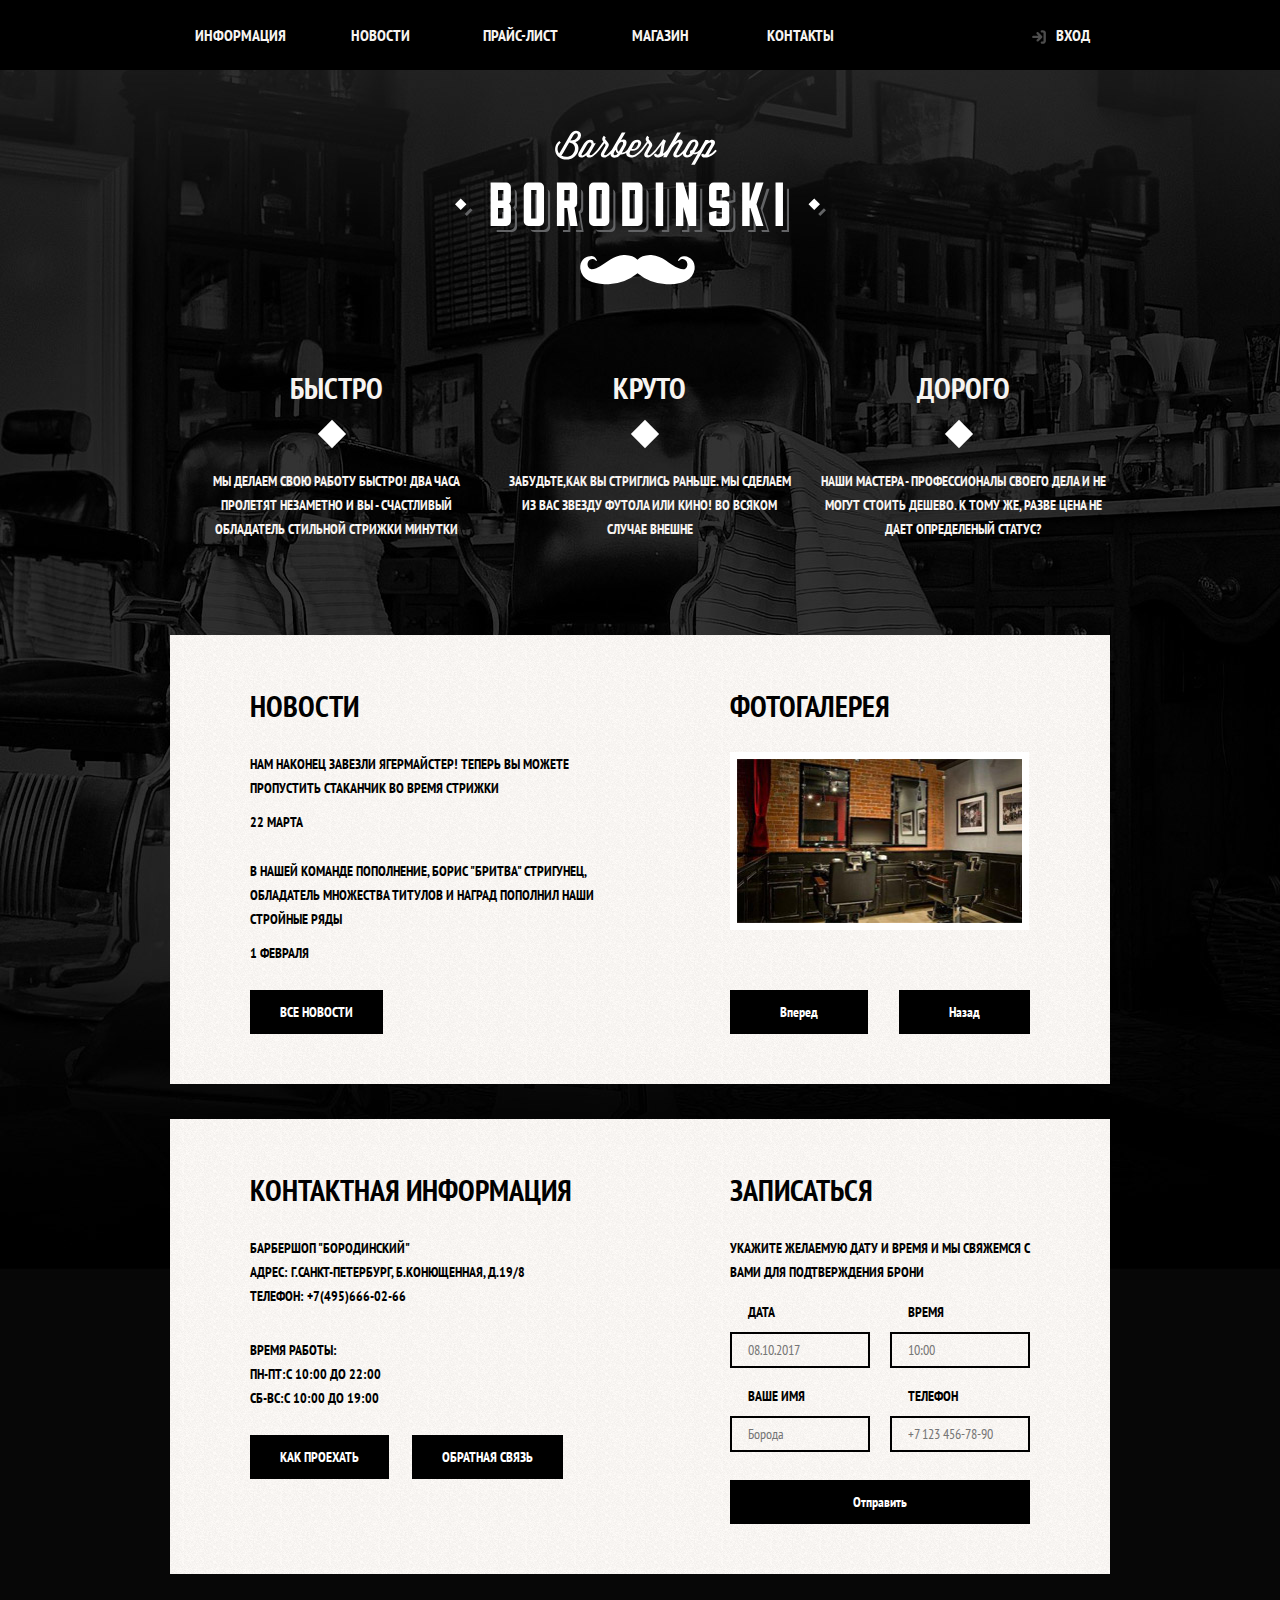
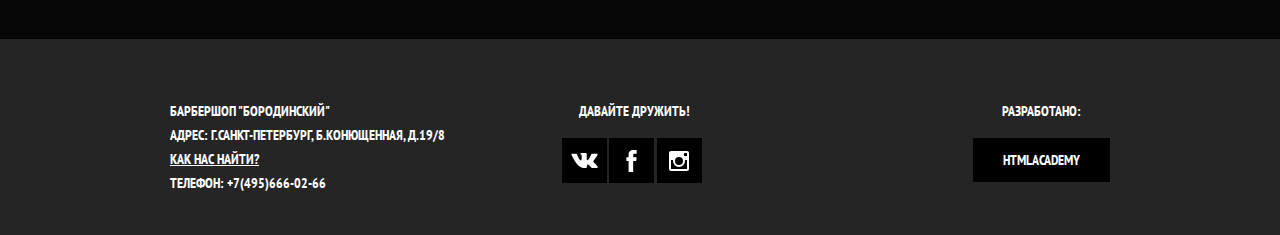
==== commit 3d21b6bd: "Succsessfull" ====
--- a/Barbershop/index.html
+++ b/Barbershop/index.html
@@ -3,31 +3,33 @@
   <head>
     <title>Barbershop</title>
     <meta charset= "utf-8">
+    <link rel= "stylesheet" href= "css/normalize.css">
     <link href="https://fonts.googleapis.com/css2?family=PT+Sans+Narrow:wght@400;700&display=swap" rel="stylesheet">
-    <link rel= "stylesheet" href= "css/style.css">
+    <link rel= "stylesheet" href= "css/style.min.css">
   </head>
   <body>
     <header class= "main-header">
       <nav class= "main-nav">
         <a href= "#" class= "main-header-logo"><img src= "img/index/index-logo.svg" alt= "Логотип Barbershop" width= "371" height= "155"></a>
-         <div class= "nav-wrapp">
+        <div class= "nav-wrapp">
           <div class= "container">
-          <ul class= "site-nav">
-            <li><a href= "item.html">Информация</a></li>
-            <li><a href= "#">Новости</a></li>
-            <li><a href= "price.html">Прайс-лист</a></li>
-            <li><a href= "shop.html">Магазин</a></li>
-            <li><a href= "#">Контакты</a></li>
-          </ul>
-          <ul class= "user-nav">
-            <li class= "user-login"><a class= "user-link" href= "#">Вход</a></li>
-          </ul>
+            <ul class= "site-nav">
+              <li><a href= "item.html">Информация</a></li>
+              <li><a href= "#">Новости</a></li>
+              <li><a href= "price.html">Прайс-лист</a></li>
+              <li><a href= "shop.html">Магазин</a></li>
+              <li><a href= "#">Контакты</a></li>
+            </ul>
+            <ul class= "user-nav">
+              <li class= "user-login"><a class= "user-link" href= "#">Вход</a></li>
+            </ul>
+          </div>
         </div>
-      </div>
-      </header>
-      <main>
-        <section class= "features">
-          <div class= "container">
+      </nav>
+    </header>
+    <main>
+      <section class= "features">
+        <div class= "container">
           <h2 class= "visually-hidden">Особенности</h2>
           <ul class= "features-list">
             <li class= "features-item">
@@ -54,78 +56,79 @@
             </li>
           </ul>
         </div>
-        </section>
-          <div class= "container">
-          <div class= "wrapper-blocks">
+      </section>
+      <div class= "container">
+        <div class= "wrapper-blocks">
           <section class= "news">
-           <h2>Новости</h2>
-           <ul class= "news-list">
-            <li class= "news-item">
-              <p>Нам наконец завезли ягермайстер! Теперь вы можете пропустить стаканчик во время стрижки</p>
-              <time datetime= "2020-03-22">22 марта</time>
-            </li>
-            <li class= "news-item">
-              <p>В нашей команде пополнение, Борис "Бритва" стригунец, обладатель множества титулов и наград пополнил наши стройные ряды</p>
-              <time datetime= "2018-02-01">1 февраля</time>
+            <h2>Новости</h2>
+            <ul class= "news-list">
+              <li class= "news-item">
+                <p>Нам наконец завезли ягермайстер! Теперь вы можете пропустить стаканчик во время стрижки</p>
+                <time datetime= "2020-03-22">22 марта</time>
+              </li>
+              <li class= "news-item">
+                <p>В нашей команде пополнение, Борис "Бритва" стригунец, обладатель множества титулов и наград пополнил наши стройные ряды</p>
+                <time datetime= "2018-02-01">1 февраля</time>
             </ul>
             <a href= "#" class= "button news-link">Все новости</a>
           </section>
           <section class= "fotogallery">
-           <h2>Фотогалерея</h2>
-           <figure class= "fotogallery-list">
-            <img src= "img/index/fotogallery.jpg" width= "285" height= "164" alt= "Фотография студии">
-           </figure>
-           <p>
-            <label class= "visually-hidden">Кнопка вперед</label>
-            <button type= "button" class= "button fotogallery-button button-next">Вперед</button>
-            <label class= "visually-hidden">Кнопка назад</label>
-            <button type= "button" class= "button fotogallery-button button-back">Назад</button>
-          </p>
-        </section>
+            <h2>Фотогалерея</h2>
+            <figure class= "fotogallery-list">
+              <img src= "img/index/fotogallery.jpg" width= "285" height= "164" alt= "Фотография студии">
+            </figure>
+            <p>
+              <label class= "visually-hidden">Кнопка вперед</label>
+              <button type= "button" class= "button fotogallery-button button-next">Вперед</button>
+              <label class= "visually-hidden">Кнопка назад</label>
+              <button type= "button" class= "button fotogallery-button button-back">Назад</button>
+            </p>
+          </section>
+        </div>
+        <div class= "wrapper-blocks">
+          <section class= "contacts">
+            <h2>Контактная информация</h2>
+            <p class= "adress">
+              Барбершоп "Бородинский"<br>
+              Адрес: г.Санкт-Петербург, Б.конющенная, д.19/8 <br>
+              Телефон: +7(495)666-02-66
+            </p>
+            <p class= "worktime">
+              Время работы:<br>
+              Пн-Пт:С 10:00 до 22:00<br>
+              Сб-ВС:С 10:00 до 19:00
+            </p>
+            <a href="#" class= "button how-get">Как проехать</a>
+            <a href="#" class= "button contacts-form">Обратная связь</a>
+          </section>
+          <section class= "booking">
+            <h2>Записаться</h2>
+            <p>Укажите желаемую дату и время и мы свяжемся с вами для подтверждения брони</p>
+            <form method= "post" action= "https://echo.htmlacademy.ru" class= "booking-form">
+              <p class= "booking-item">
+                <label for= "date">Дата</label>
+                <input type= "text" id= "date" name= "date" value= "" placeholder= "08.10.2017">
+              </p>
+              <p class= "booking-item">
+                <label for= "time">Время</label>
+                <input type= "text" id= "time" name= "time" value= "" placeholder= "10:00">
+              </p>
+              <p class= "booking-item">
+                <label for= "name">Ваше имя</label>
+                <input type= "text" id= "name" name= "name" value= "" placeholder= "Борода">
+              </p>
+              <p class= "booking-item">
+                <label for= "tel">Телефон</label>
+                <input type= "tel" id= "tel" name= "tel" value= "" placeholder= "+7 123 456-78-90">
+              </p>
+              <button class= "button" type= "submit">Отправить</button>
+            </form>
+          </section>
+        </div>
       </div>
-      <div class= "wrapper-blocks">
-        <section class= "contacts">
-          <h2>Контактная информация</h2>
-          <p class= "adress">
-            Барбершоп "Бородинский"<br>
-            Адрес: г.Санкт-Петербург, Б.конющенная, д.19/8 <br>
-            Телефон: +7(495)666-02-66
-          </p>
-          <p class= "worktime">
-            Время работы:<br>
-            Пн-Пт:С 10:00 до 22:00<br>
-            Сб-ВС:С 10:00 до 19:00
-          </p>
-          <a href="#" class= "button how-get">Как проехать</a>
-          <a href="#" class= "button contacts-form">Обратная связь</a>
-        </section>
-        <section class= "booking">
-          <h2>Записаться</h2>
-          <p>Укажите желаемую дату и время и мы свяжемся с вами для подтверждения брони</p>
-          <form method= "post" action= "https://echo.htmlacademy.ru" class= "booking-form">
-            <p class= "booking-item">
-              <label for= "date">Дата</label>
-              <input type= "text" id= "date" name= "date" value= "" placeholder= "08.10.2017">
-            </p>
-            <p class= "booking-item">
-              <label for= "time">Время</label>
-              <input type= "text" id= "time" name= "time" value= "" placeholder= "10:00">
-            </p>
-            <p class= "booking-item">
-              <label for= "name">Ваше имя</label>
-              <input type= "text" id= "name" name= "name" value= "" placeholder= "Борода">
-            </p>
-            <p class= "booking-item">
-              <label for= "tel">Телефон</label>
-              <input type= "tel" id= "tel" name= "tel" value= "" placeholder= "+7 123 456-78-90">
-            </p>
-            <button class= "button" type= "submit">Отправить</button>
-          </form>
-        </section>
-      </div>
-      </main>
-      <footer class= "main-footer">
-        <div class= "container">
+    </main>
+    <footer class= "main-footer">
+      <div class= "container">
         <p class= "footer-contacts">
           Барбершоп "Бородинский"<br>
           Адрес: г.Санкт-Петербург, Б.конющенная, д.19/8 <br>
@@ -145,36 +148,37 @@
           <a href= "#" class= "button">HTMLACADEMY</a>
         </p>
       </div>
-      </footer>
-
-      <section class= "modal modal-login">
-        <h2>Личный Кабинет</h2>
-        <p>Введите пожалуйста свой логин и пароль</p>
-        <form method= "post" action= "https://echo.htmlacademy.ru" class= "login-form">
-          <p>
-            <label class= "visually-hidden" for= "login">Логин</label>
-            <input type= "text" id= "login" name= "login" value= "" placeholder= "Логин">
-          </p>
-          <p>
-            <label class= "visually-hidden" for= "pass">Логин</label>
-            <input type= "password" id= "pass" name= "pasword" value= "" placeholder= "Пароль">
-          </p>
-          <p class= "login-pass-restore">
-            <label class= "login-checkbox">
-              <input type= "checkbox" name= "remember" class= "visually-hidden">
-              Запомнить меня
-              <span class= "maker-real-checkbox"></span>
-            </label>
-          </p>
-          <button type= "submit" class= "button-in button">Войти</button>
-        </form>
-        <button type="button" class= "close-button"><span class= "visually-hidden">Закрыть</span></button>
-      </section>
-      <section class= "modal modal-map">
-        <h2 class= "visually-hidden">Как добраться</h2>
-        <img src= "img/index/map.jpg" alt= "Адрес: г.Санкт-Петербург, Б.конющенная, д.19/8"  width= "766" height= "560">
-        <button type= "button" class= "close-button"><span class= "visually-hidden">Выйти</span></button>
-      </section>
-      <div class= "modal-overlay"></div>
+    </footer>
+    <section class= "modal modal-login">
+      <h2>Личный Кабинет</h2>
+      <p>Введите пожалуйста свой логин и пароль</p>
+      <form method= "post" action= "https://echo.htmlacademy.ru" class= "login-form">
+        <p>
+          <label class= "visually-hidden" for= "login">Логин</label>
+          <input type= "text" id= "login" name= "login" value= "" placeholder= "Логин">
+        </p>
+        <p>
+          <label class= "visually-hidden" for= "pass">Логин</label>
+          <input type= "password" id= "pass" name= "pasword" value= "" placeholder= "Пароль">
+        </p>
+        <p class= "login-pass-restore">
+          <label class= "login-checkbox">
+          <input type= "checkbox" name= "remember" class= "visually-hidden">
+          Запомнить меня
+          <span class= "maker-real-checkbox"></span>
+          </label>
+        </p>
+        <button type= "submit" class= "button-in button">Войти</button>
+      </form>
+      <button type="button" class= "close-button"><span class= "visually-hidden">Закрыть</span></button>
+    </section>
+    <section class= "modal modal-map">
+      <h2 class= "visually-hidden">Как добраться</h2>
+      <iframe src="https://www.google.com/maps/embed?pb=!1m18!1m12!1m3!1d2245.372949944231!2d37.61531071593048!3d55.7520232805531!2m3!1f0!2f0!3f0!3m2!1i1024!2i768!4f13.1!3m3!1m2!1s0x46b54a50b315e573%3A0xa886bf5a3d9b2e68!2z0JzQvtGB0LrQvtCy0YHQutC40Lkg0JrRgNC10LzQu9GM!5e0!3m2!1sru!2sru!4v1597156675723!5m2!1sru!2sru" width= "766" height= "560" style="border:0;" allowfullscreen="" aria-hidden="false" tabindex="0"></iframe>
+      <img src= "img/index/map.jpg" alt= "Адрес: г.Санкт-Петербург, Б.конющенная, д.19/8"  width= "766" height= "560">
+      <button type= "button" class= "close-button sectond-close"><span class= "visually-hidden">Выйти</span></button>
+    </section>
+    <div class= "modal-overlay"></div>
+    <script src= "js/script.js"> </script>
   </body>
 </html>
--- a/Barbershop/css/style.min.css
+++ b/Barbershop/css/style.min.css
@@ -0,0 +1 @@
+.visually-hidden{padding:0;margin:0;width:0;height:0;opacity:0;position:absolute;visibility:hidden;top:0;left:0}body{margin:0;padding:0;font-family:"PT Sans Narrow",Aria,sans-serif;font-size:14px;line-height:24px;font-weight:700;text-transform:uppercase;color:#f7f4f1;background-image:url(../img/index/bg.jpg);background-repeat:no-repeat;background-position:top center;background-color:#000;position:relative}.inner-page{background-image:url(../img/bg-all.png);background-repeat:repeat;background-color:#f6f3f0}.container{width:940px;padding:0 10px;margin:0 auto}.main-header{margin-bottom:75px}.main-nav{display:-webkit-box;display:-ms-flexbox;display:flex;-webkit-box-orient:vertical;-webkit-box-direction:normal;-ms-flex-direction:column;flex-direction:column;-webkit-box-align:center;-ms-flex-align:center;align-items:center}.site-nav,.user-nav{list-style:none;padding:0;margin:0}.nav-wrapp{width:100%;background-color:#000;margin-bottom:60px}.main-header-logo{-webkit-box-ordinal-group:3;-ms-flex-order:2;order:2}.header-logo{padding-top:20px;width:150px;margin-right:10px}.site-nav{display:-webkit-box;display:-ms-flexbox;display:flex;width:620px}.site-nav a{display:block;width:100px;text-align:center;padding-top:25px;padding-bottom:25px;padding-left:20px;padding-right:20px}.site-nav a:active,.site-nav a:focus,.site-nav a:hover{background-color:#242424}.inner-page .site-nav a{-webkit-box-sizing:border-box;box-sizing:border-box;padding:0;padding-top:25px;padding-bottom:25px}.active-nav{position:relative}.active-nav::before{content:"";position:absolute;width:50%;height:4px;background-color:#fff;bottom:0;left:25%}.user-nav{max-width:140px;margin-left:auto}.user-link:active,.user-link:focus,.user-link:hover{background-color:#242424}.site-nav a,.user-nav a{font-size:16px;line-height:20px;text-decoration:none;color:#f7f4f1}.user-link{display:block;position:relative;padding-top:25px;padding-bottom:25px;padding-left:45px;padding-right:20px}.user-link::before{position:absolute;content:"";width:16px;height:16px;left:20px;top:29px;opacity:.3;background-image:url(../img/login.svg)}.user-link:active::before,.user-link:focus::before,.user-link:hover::before{opacity:1}.nav-wrapp .container{display:-webkit-box;display:-ms-flexbox;display:flex}.features{margin-bottom:80px}.features-list{display:-webkit-box;display:-ms-flexbox;display:flex;-webkit-box-pack:justify;-ms-flex-pack:justify;justify-content:space-between;list-style:none;text-align:center;padding:0;margin:0}.features-item{width:300px;margin-left:20px}.features-item h3{position:relative;margin:0;margin-bottom:60px;font-size:30px;line-height:42px}.features-item h3::after{content:"";position:absolute;width:20px;height:20px;background-color:#fff;bottom:-35px;left:45%;-webkit-transform:rotate(45deg);-ms-transform:rotate(45deg);transform:rotate(45deg)}.wrapper-blocks{position:relative;padding:50px 80px;margin-bottom:35px;display:-webkit-box;display:-ms-flexbox;display:flex;color:#000;background-color:grey;background-image:url(../img/bg-all.png),url(../img/index/line.png);background-repeat:repeat,no-repeat;background-position:0 0,center}.wrapper-blocks h2{margin:0;margin-bottom:25px;font-size:30px;line-height:42px}.wrapper{display:-webkit-box;display:-ms-flexbox;display:flex}.button{display:inline-block;font:inherit;background-color:#000;color:#fff;text-decoration:none;border:0;border-radius:0;text-align:center;vertical-align:middle;padding:10px 30px}.button:active,.button:focus,.button:hover{background-color:#663d15}.news{margin-right:100px}.news-list{list-style:none;width:380px;padding:0;margin:0}.news-list time{display:block;margin:0;padding:0;margin-bottom:25px;-webkit-transform:none;-ms-transform:none;transform:none}.news-list p{margin-bottom:10px;-webkit-transform:none;-ms-transform:none;transform:none}.fotogallery{width:300px;position:relative}.fotogallery img{border:7px solid #fff;background-color:#fff}.fotogallery figure{margin:0;padding:0}.fotogallery-button{position:absolute;bottom:0;padding-left:50px;padding-right:50px}.button-back{right:0}.adress{margin-bottom:30px}.worktime{margin-bottom:25px}.how-get{margin-right:20px}.contacts{margin-right:100px;width:380px}.booking{width:300px}.booking-form{-webkit-box-pack:justify;-ms-flex-pack:justify;justify-content:space-between;display:-webkit-box;display:-ms-flexbox;display:flex;-ms-flex-wrap:wrap;flex-wrap:wrap}.booking-item input:hover{border-color:#663d15}.booking p{display:-webkit-box;display:-ms-flexbox;display:flex;-webkit-box-orient:vertical;-webkit-box-direction:normal;-ms-flex-direction:column;flex-direction:column;margin-bottom:8px;margin-top:8px}.booking-item label{display:inline-block;margin-bottom:8px;margin-left:18px}.booking input{padding:8px;padding-left:16px;padding-right:15px;-webkit-box-sizing:border-box;box-sizing:border-box;width:140px;background-color:transparent;border:2px solid #000}.booking-form .button{width:100%;margin-top:20px}.main-footer{width:100%;color:#fff;background-color:#252525;margin-top:65px}.main-footer{width:100%;color:#fff;background-color:#252525;margin-top:65px}.main-footer .container{display:-webkit-box;display:-ms-flexbox;display:flex;padding-top:60px;padding-bottom:40px}.footer-contacts a{color:#fff}.footer-contacts{margin:0;padding:0;margin-right:90px;width:310px}.social{width:150px;text-align:center;margin-right:265px}.social-list{width:140px;-webkit-box-pack:justify;-ms-flex-pack:justify;justify-content:space-between;display:-webkit-box;display:-ms-flexbox;display:flex;list-style:none;margin:0;padding:0}.social-list li{margin-top:15px}.social-button{text-align:center;width:45px;height:45px;padding:0}.social-button:active,.social-button:focus,.social-button:hover{background-color:#00f}.social-button-vk{background-image:url(../img/vk.svg);background-repeat:no-repeat;background-position:center}.social-button-fb{background-image:url(../img/facebook.svg);background-repeat:no-repeat;background-position:center}.social-button-inst{background-image:url(../img/instagram.svg);background-repeat:no-repeat;background-position:center}.copyright b{display:block;margin-bottom:15px}.copyright{width:140px;margin:0;padding:0;text-align:center}.copyright .button:active,.copyright .button:focus,.copyright .button:hover{background-color:#fff;color:#000}.modal{display:none;color:#000;background-image:url(../img/bg-all.png);background-color:#fff;background-repeat:repeat}.modal h2{font-size:30px;line-height:42px;padding:0;margin:0}.modal-login{display:none;-webkit-box-sizing:border-box;box-sizing:border-box;width:460px;position:fixed;top:300px;left:40%;padding:50px 60px;z-index:2}.login-form input[type=password],.login-form input[type=text]{width:300px;-webkit-box-sizing:border-box;box-sizing:border-box;font:inherit;text-transform:uppercase;color:#000;background-color:#f9f6f3;border:3px solid #000;padding-top:10px;padding-bottom:10px;padding-left:15px;padding-right:30px}.login-form input[type=text]{background-image:url(../img/user.svg);background-repeat:no-repeat;background-position:270px 50%}.login-form input[type=password]{background-image:url(../img/lock.svg);background-repeat:no-repeat;background-position:270px 50%}.login-form input::-webkit-input-placeholder{color:#000}.login-form input::-moz-placeholder{color:#000}.login-form input:-ms-input-placeholder{color:#000}.login-form input::-ms-input-placeholder{color:#000}.login-form input::placeholder{color:#000}.login-pass-restore{position:relative;padding-left:30px}.login-pass-restore .maker-real-checkbox{position:absolute;left:0}.close-button{border:0;padding:0;margin:0;position:absolute;width:20px;height:20px;right:-30px;top:0;background-color:rgba(0,0,0,.2)}.close-button::after,.close-button::before{content:"";position:absolute;top:5px;right:-5px;background-color:grey;width:3px;height:20px}.close-button::after{-webkit-transform:rotate(45deg);-ms-transform:rotate(45deg);transform:rotate(45deg)}.close-button::before{-webkit-transform:rotate(-45deg);-ms-transform:rotate(-45deg);transform:rotate(-45deg)}.button-in{width:300px}.modal-map{-webkit-box-sizing:border-box;box-sizing:border-box;position:fixed;z-index:2;top:30%;left:570px;border:10px solid #fff}.modal-overlay{display:none;width:100%;height:100%;position:fixed;top:0;left:0;background-color:rgba(0,0,0,.7);z-index:1}.inner-page{color:#000;background-color:grey;background-image:url(../img/bg-all.png);background-repeat:repeat}.price-page{line-height:18px}.headcrumbs{list-style:none;display:-webkit-box;display:-ms-flexbox;display:flex;padding:0;margin:0;margin-bottom:55px}.headcrumbs li{margin-left:40px;position:relative}.headcrumbs li::after{content:"";position:absolute;width:7px;height:7px;background-color:#000;-webkit-transform:rotate(45deg);-ms-transform:rotate(45deg);transform:rotate(45deg);right:-25px;top:8px}.headcrumbs .headcrumbs-active::after{content:"";width:0;height:0;background-color:transparent}.headcrumbs li:nth-child(1){margin-left:0}.headcrumbs a{color:#000;text-decoration:none}.headcrumbs .headcrumbs-active{color:#aba9a7}.options-form{width:170px;margin-right:70px}.options-form fieldset{border:0;padding:0;margin:0}.options h2{font-size:24px;line-height:30px;margin-bottom:30px}.options ul{margin:0;list-style:none;padding-left:42px}.options-form li{margin-bottom:15px;position:relative}.option-type-list li:nth-last-child(){margin:0}.option-type h2{margin-top:30px}.maker-name input:checked+.maker-real-checkbox::before{content:"";position:absolute;width:12px;height:12px;background-image:url(../img/shop/cross.svg);bottom:4px;left:4px}.login-checkbox input:checked+.maker-real-checkbox::before{content:"";position:absolute;width:12px;height:12px;background-image:url(../img/shop/cross.svg);bottom:4px;left:4px}.maker-real-checkbox{position:absolute;width:20px;height:20px;background-image:url(../img/shop/checkbox.png);left:-42px}.maker-name:hover{color:#663d15}.type-item:hover{color:#663d15}.type-item input:checked+.option-radio::before{content:"";position:absolute;width:10px;height:10px;border-radius:50%;background-color:#000;bottom:25%;left:25%}.option-radio{position:absolute;width:20px;height:20px;border:2px solid #000;border-radius:50%;left:-42px;top:15%}.button-options{margin-top:30px}.item-list{list-style:none}.buy{background-color:#e5e5e5}.item{margin-right:20px;margin-bottom:20px;width:220px;background-color:#fff}.item:hover{-webkit-box-shadow:0 0 15px rgba(0,0,0,.2);box-shadow:0 0 15px rgba(0,0,0,.2)}.item h3{font-size:14px;line-height:18px;width:135px;margin-top:15px;margin-bottom:15px}.item .buy{margin-bottom:16px}.about-item{margin-left:17px}.item:nth-child(3n+3){margin-right:0}.item-list{padding:0;display:-webkit-box;display:-ms-flexbox;display:flex;-ms-flex-wrap:wrap;flex-wrap:wrap}.navigation-list{display:-webkit-box;display:-ms-flexbox;display:flex;padding:0;list-style:none;margin-left:240px;margin-bottom:50px}.navigation-list li{padding:0;margin-right:5px}.navigation-list a{padding:13px 20px}.navigation-list a:active,.navigation-list a:focus,.navigation-list a:hover{color:#000;background-color:#fff}.active-page{color:#000;background-color:#fff}.inner-page h1{margin-top:0;font-size:30px;line-height:42px}.lead-text{position:relative;font-size:48px;line-height:48px;text-align:center;margin-bottom:70px}.lead-text::before{content:"";position:absolute;width:160px;height:2px;background-color:#000;left:0;top:50%}.lead-text::after{content:"";position:absolute;width:160px;height:2px;background-color:#000;right:0;top:50%}.price-arsenal{width:240px;margin-bottom:45px}.price-arsenal h2{font-size:24px;line-height:30px}.arsenal-list{list-style:none;padding:0;padding-left:20px;margin-top:35px}.arsenal-list li{margin-top:22px;position:relative}.arsenal-list li::before{content:"";position:absolute;width:10px;height:10px;background-color:#000;-webkit-transform:rotate(45deg);-ms-transform:rotate(45deg);transform:rotate(45deg);top:25%;left:-20px}.price{width:460px;margin-left:240px}.price h2{width:220px;font-size:24px;line-height:30px}.prices{border:2px solid #000;border-bottom:0;border-spacing:unset}.prices tr{display:-webkit-box;display:-ms-flexbox;display:flex;width:460px;-webkit-box-sizing:border-box;box-sizing:border-box}.prices td{padding:0;width:230px;-webkit-box-sizing:border-box;box-sizing:border-box;padding-top:9px;padding-bottom:9px;border-bottom:2px solid #000}.prices td:nth-child(2){border-left:2px solid #000;text-align:center}.prices td:nth-child(1){padding-left:20px}.price-about{width:860px;margin-bottom:80px}.price-about .wrapper{-webkit-box-pack:justify;-ms-flex-pack:justify;justify-content:space-between}.price-about p{width:380px}.price-about h2{display:block;font-size:24px;line-height:30px;margin-bottom:36px}.item-foto{width:460px;margin-right:90px}.item-foto img{margin-bottom:20px}.wrapper .additional-foto{display:-webkit-box;display:-ms-flexbox;display:flex;padding:0;margin:0}.additional-foto li{margin-right:20px}.item-desk{width:390px}.item-desk p{margin:0;margin-top:24px;margin-bottom:40px}.additional-foto{list-style:none}.aricul{color:#aba9a7;margin-left:175px}.buy{width:190px;display:-webkit-box;display:-ms-flexbox;display:flex}.value{margin:auto}.price-button{padding:12px 20px}.item-desk .buy{margin-bottom:67px}.item-goods{margin-top:37px;padding-left:20px;list-style:none}.item-goods li{position:relative}.item-goods li::before{content:"";position:absolute;width:10px;height:10px;background-color:#000;-webkit-transform:rotate(45deg);-ms-transform:rotate(45deg);transform:rotate(45deg);top:25%;left:-20px}.modal-map img{position:absolute;top:0;left:0;z-index:-1}@-webkit-keyframes apper{0%{-webkit-transform:translateY(-2000px);transform:translateY(-2000px)}50%{-webkit-transform:translateY(0);transform:translateY(0)}90%{-webkit-transform:translateY(-10px);transform:translateY(-10px)}100%{-webkit-transform:translateY(0);transform:translateY(0)}}@keyframes apper{0%{-webkit-transform:translateY(-2000px);transform:translateY(-2000px)}50%{-webkit-transform:translateY(0);transform:translateY(0)}90%{-webkit-transform:translateY(-10px);transform:translateY(-10px)}100%{-webkit-transform:translateY(0);transform:translateY(0)}}.modal-show-over{display:block}.modal-show{display:block;-webkit-animation-duration:.8s;animation-duration:.8s;-webkit-animation-name:apper;animation-name:apper}
